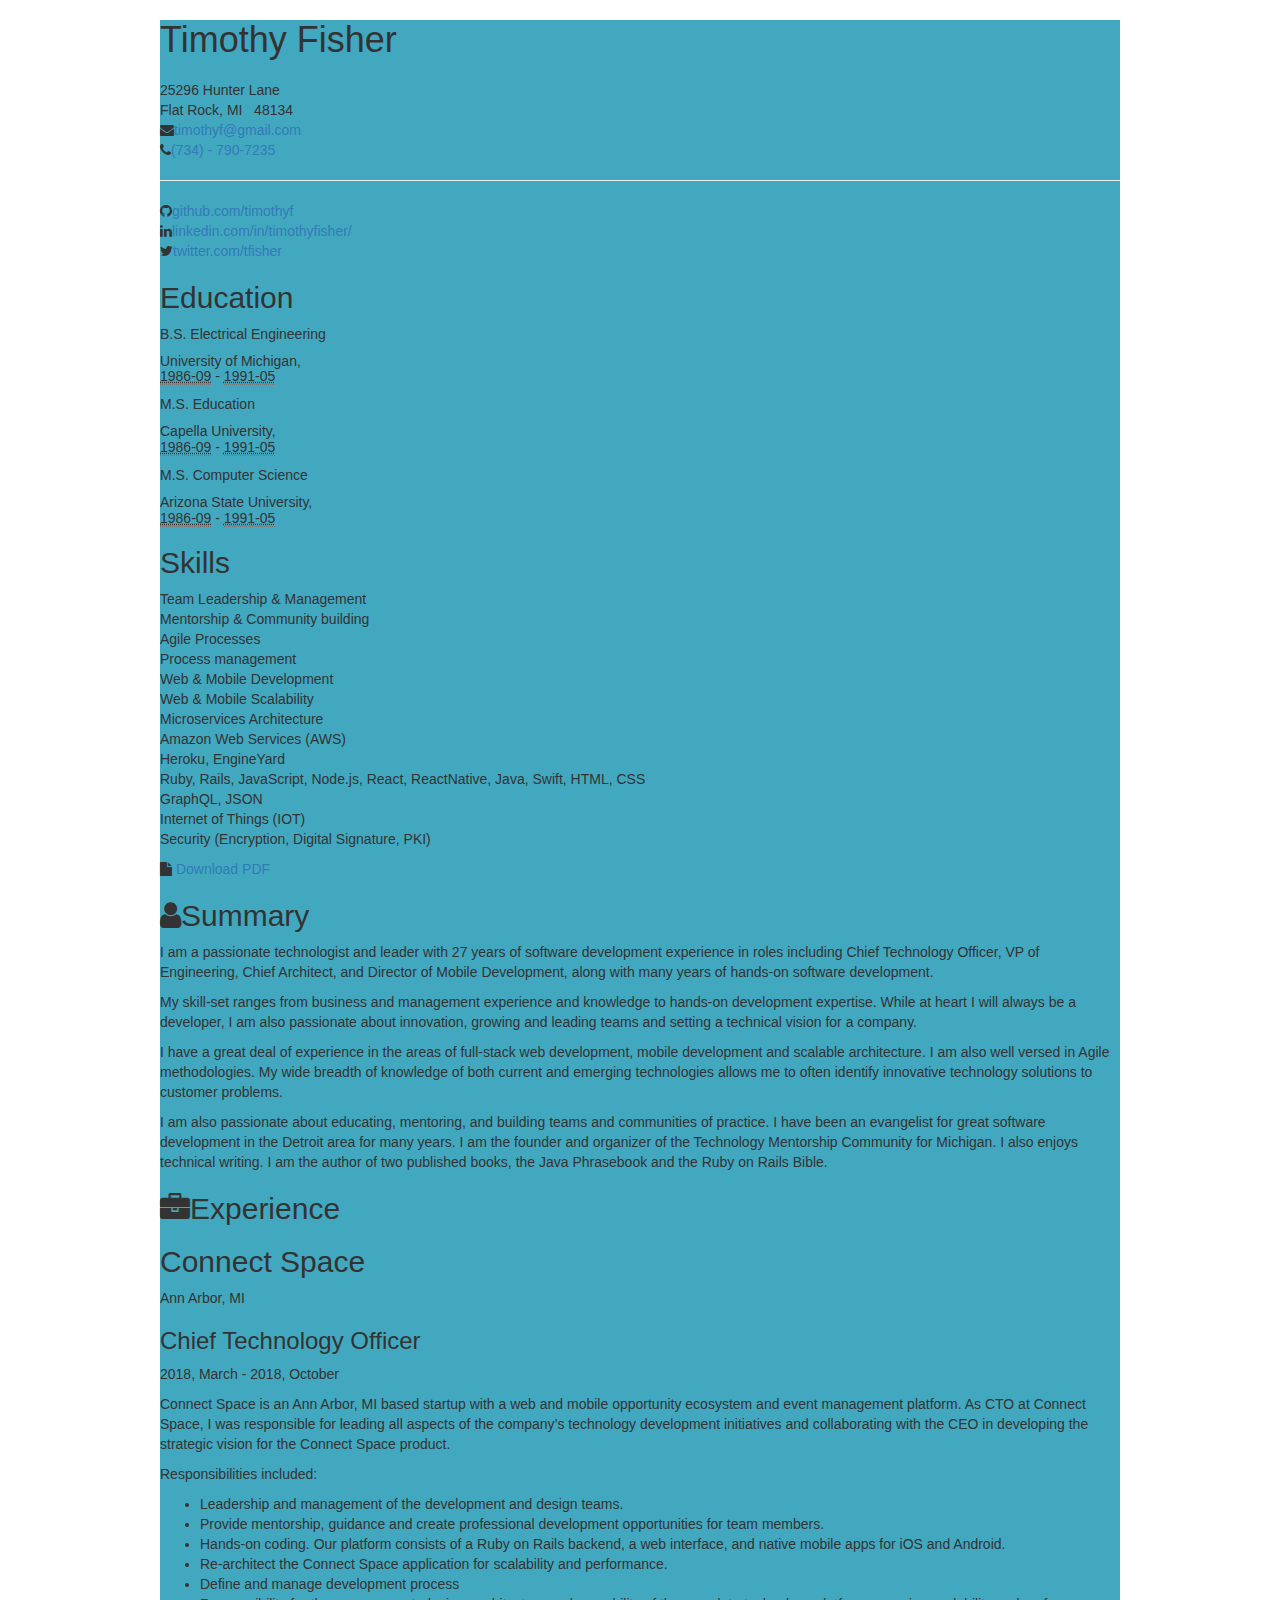
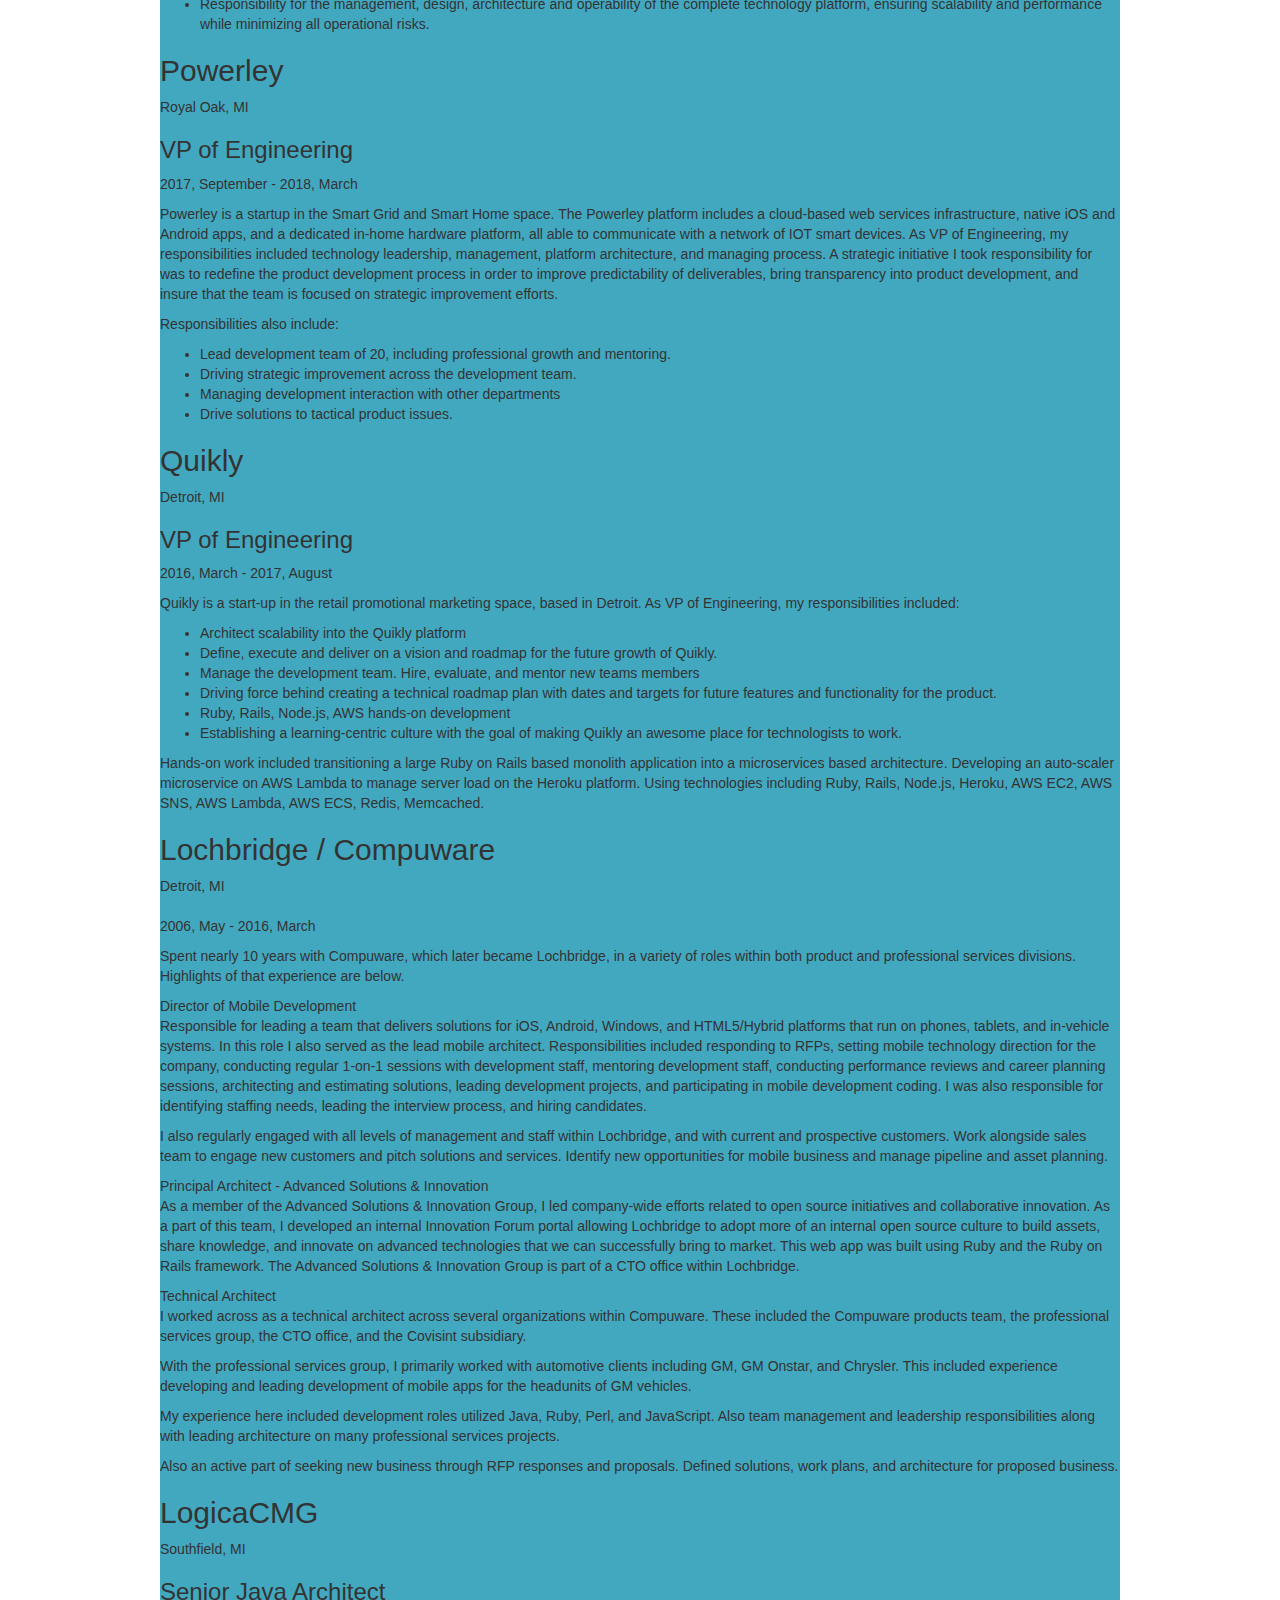
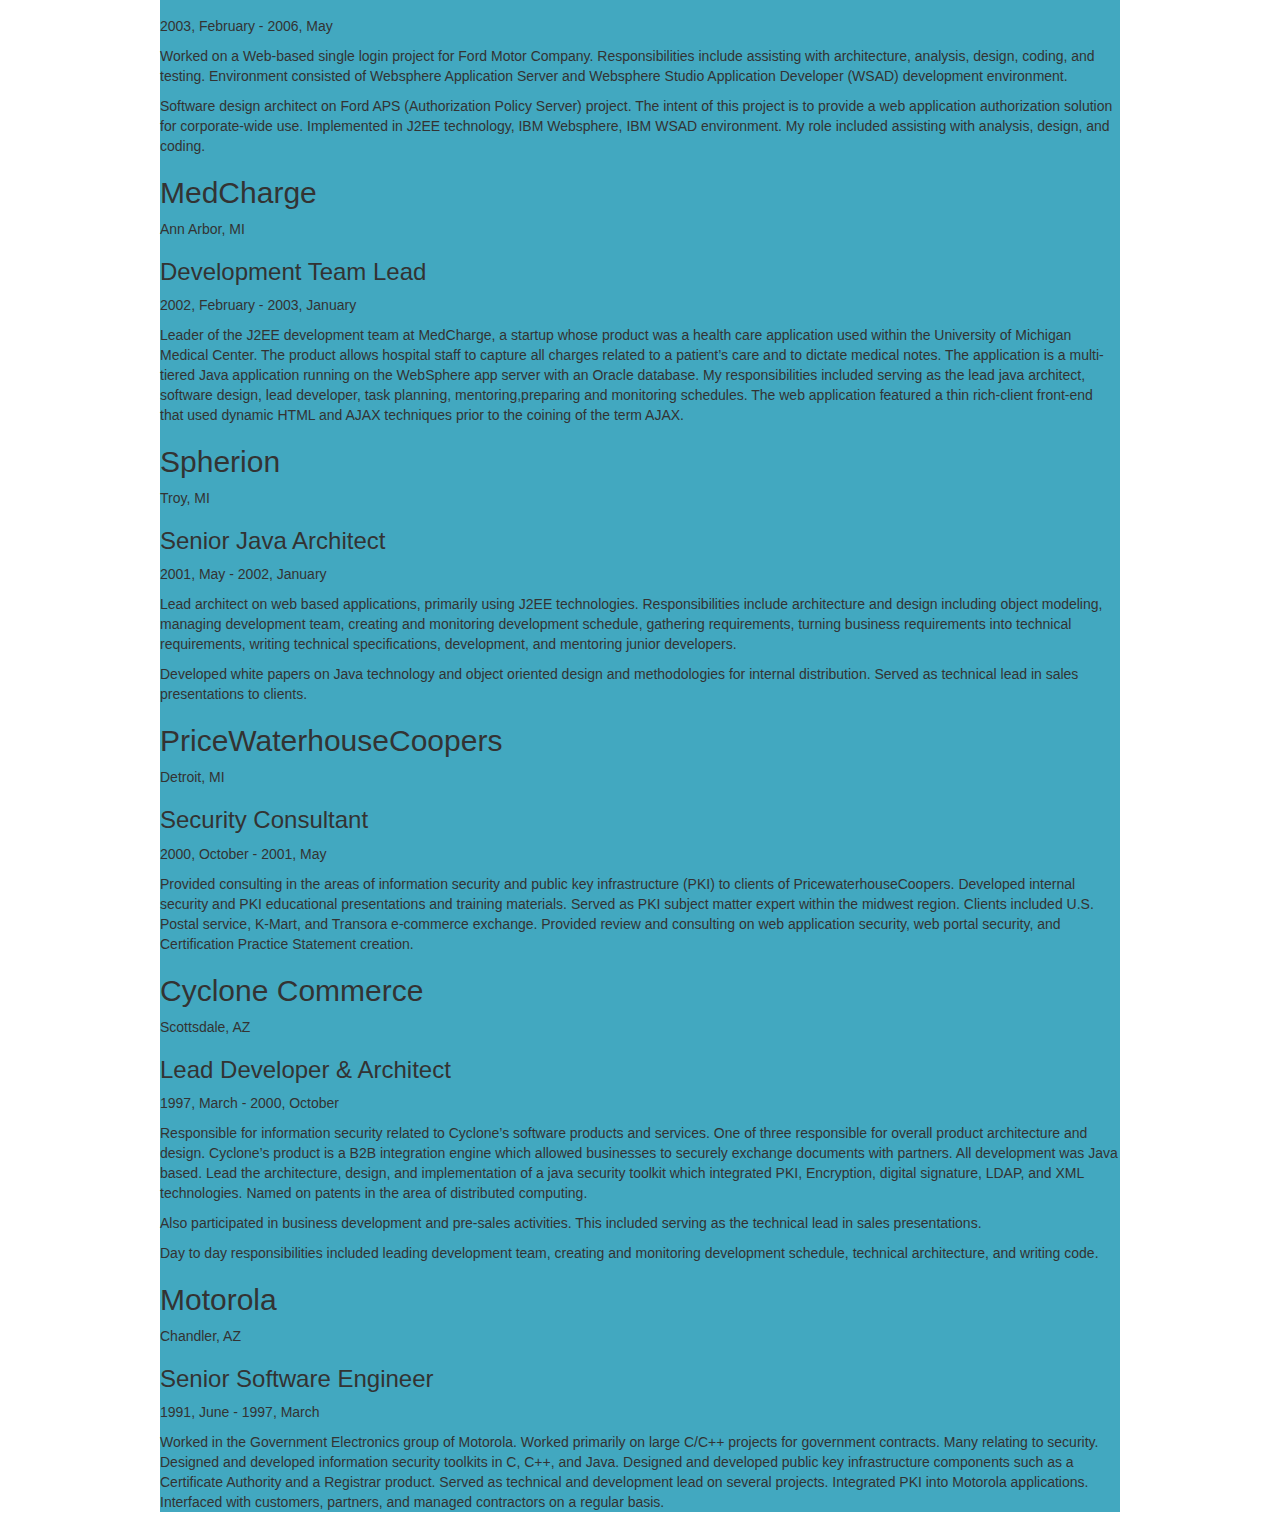
==== pdf.html @ 622a0fab "Automated commit at 2018-10-25 20:37:10 UTC by middleman-deploy 0.2.4" ====
<!DOCTYPE html>
<!--[if IE 8]> <html lang="en" class="ie8"> <![endif]-->
<!--[if IE 9]> <html lang="en" class="ie9"> <![endif]-->
<!--[if !IE]><!--> <html lang="en"> <!--<![endif]-->
<head>
    <title>Timothy Fisher</title>
    <!-- Meta -->
    <meta charset="utf-8">
    <meta http-equiv="X-UA-Compatible" content="IE=edge">
    <meta name="viewport" content="width=device-width, initial-scale=1.0">
    <meta name="description" content="Responsive HTML5 Resume/CV Template for Developers">
    <meta name="author" content="Xiaoying Riley at 3rd Wave Media">
    <link rel="shortcut icon" href="favicon.ico">
    <link href='https://fonts.googleapis.com/css?family=Roboto:400,500,400italic,300italic,300,500italic,700,700italic,900,900italic' rel='stylesheet' type='text/css'>
    <!-- Global CSS -->
    <link rel="stylesheet" href="https://maxcdn.bootstrapcdn.com/bootstrap/3.3.7/css/bootstrap.min.css" integrity="sha384-BVYiiSIFeK1dGmJRAkycuHAHRg32OmUcww7on3RYdg4Va+PmSTsz/K68vbdEjh4u" crossorigin="anonymous">
    <!-- Plugins CSS -->
    <link rel="stylesheet" href="https://cdnjs.cloudflare.com/ajax/libs/font-awesome/4.7.0/css/font-awesome.min.css">

    <!-- Theme CSS -->
    <link id="theme-style" rel="stylesheet" href="stylesheets/styles.css">
    <link id="theme-style" rel="stylesheet" href="stylesheets/pdf.css">

    <!-- HTML5 shim and Respond.js for IE8 support of HTML5 elements and media queries -->
    <!--[if lt IE 9]>
      <script src="https://oss.maxcdn.com/html5shiv/3.7.2/html5shiv.min.js"></script>
      <script src="https://oss.maxcdn.com/respond/1.4.2/respond.min.js"></script>
    <![endif]-->
</head>

<body>
    <div class="wrapper">
        <div class="sidebar-wrapper">
            <div class="profile-container">
    <h1 class="name">Timothy Fisher</h1>
    <h3 class="tagline"></h3>
</div>

            <div class="contact-container container-block">
    <ul class="list-unstyled contact-list">
        <li class="address">
          25296 Hunter Lane<br/>
          Flat Rock,
          MI&nbsp;&nbsp;
          48134
        </li>
        <li class="email"><i class="fa fa-envelope"></i><a href="mailto:timothyf@gmail.com">timothyf@gmail.com</a></li>
            <li class="phone"><i class="fa fa-phone"></i><a href="tel:(734) - 790-7235">(734) - 790-7235</a></li>
        <hr/>
                <li class="github"><i class="fa fa-github"></i><a href="https://github.com/timothyf" target="_blank">github.com/timothyf</a></li>
                <li class="linkedin"><i class="fa fa-linkedin"></i><a href="https://linkedin.com/in/timothyfisher/" target="_blank">linkedin.com/in/timothyfisher/</a></li>
                <li class="twitter"><i class="fa fa-twitter"></i><a href="http://twitter.com/tfisher" target="_blank">twitter.com/tfisher</a></li>
    </ul>
</div>

            <div class="education-container container-block">
    <h2 class="container-block-title">Education</h2>
        <div class="item">
            <div class="degree-name">B.S. Electrical Engineering &nbsp; </div>
              <h5 class="meta fn org">University of Michigan,
            <div class="time">
                <abbr class="dtstart" title="1986-09">1986-09</abbr>
                    - <abbr class="dtend" title="1991-05">1991-05</abbr>
            </div>
        </div>
        <div class="item">
            <div class="degree-name">M.S. Education &nbsp; </div>
              <h5 class="meta fn org">Capella University,
            <div class="time">
                <abbr class="dtstart" title="1986-09">1986-09</abbr>
                    - <abbr class="dtend" title="1991-05">1991-05</abbr>
            </div>
        </div>
        <div class="item">
            <div class="degree-name">M.S. Computer Science &nbsp; </div>
              <h5 class="meta fn org">Arizona State University,
            <div class="time">
                <abbr class="dtstart" title="1986-09">1986-09</abbr>
                    - <abbr class="dtend" title="1991-05">1991-05</abbr>
            </div>
        </div>
</div>

              <div class="interests-container container-block">
      <h2 class="container-block-title">Skills</h2>

      <ul class="list-unstyled interests-list">
              <li>Team Leadership & Management</li>
              <li>Mentorship & Community building</li>
              <li>Agile Processes</li>
              <li>Process management</li>
              <li>Web & Mobile Development</li>
              <li>Web & Mobile Scalability</li>
              <li>Microservices Architecture</li>
              <li>Amazon Web Services (AWS)</li>
              <li>Heroku, EngineYard</li>
              <li>Ruby, Rails, JavaScript, Node.js, React, ReactNative, Java, Swift, HTML, CSS</li>
              <li>GraphQL, JSON</li>
              <li>Internet of Things (IOT)</li>
              <li>Security (Encryption, Digital Signature, PKI)</li>
      </ul>
  </div>

            
            
            <div class="align-bottom container-block hidden-print">
    <ul class="list-unstyled">
        <li>
            <i class="fa fa-file"></i>
            <a href="resume.pdf">Download PDF</a>
        </li>
    </ul>
</div>

        </div>

        <div class="main-wrapper">
            <section class="section summary-section">
    <h2 class="section-title"><i class="fa fa-user"></i>Summary</h2>
    <div class="summary">
        <p>
<p>I am a passionate technologist and leader with 27 years of software development experience in roles including Chief Technology Officer, VP of Engineering, Chief Architect, and Director of Mobile Development, along with many years of hands-on software development.</p>

<p>My skill-set ranges from business and management experience and knowledge to hands-on development expertise. While at heart I will always be a developer, I am also passionate about innovation, growing and leading teams and setting a technical vision for a company.</p>

<p>I have a great deal of experience in the areas of full-stack web development, mobile development and scalable architecture. I am also well versed in Agile methodologies. My wide breadth of knowledge of both current and emerging technologies allows me to often identify innovative technology solutions to customer problems.</p>

<p>I am also passionate about educating, mentoring, and building teams and communities of practice. I have been an evangelist for great software development in the Detroit area for many years. I am the founder and organizer of the Technology Mentorship Community for Michigan. I also enjoys technical writing. I am the author of two published books, the Java Phrasebook and the Ruby on Rails Bible.</p>
</p>
    </div>
</section>

            <section class="section experiences-section">
    <h2 class="section-title"><i class="fa fa-briefcase"></i>Experience</h2>

    <div class="item">
        <div class="meta">
            <div class="company">
                  <h2 class="location">Connect Space</h2>
            </div>
            <div class="company-location">
              Ann Arbor, MI
            </div>
            <div class="upper-row">
                <h3 class="job-title">Chief Technology Officer</h3>
                <div class="time">
                    <span class="dtstart" title="2018, March">2018, March</span> -
                    <span class="dtend" title="2018, October">2018, October</span>
                </div>
            </div>
        </div>
        <div class="details">
            <p>
<p>Connect Space is an Ann Arbor, MI based startup with a web and mobile opportunity ecosystem and event management platform. As CTO at Connect Space, I was responsible for leading all aspects of the company’s technology development initiatives and collaborating with the CEO in developing the strategic vision for the Connect Space product.</p>

<p>Responsibilities included:</p>
<ul>
    <li>Leadership and management of the development and design teams.</li>
    <li>Provide mentorship, guidance and create professional development opportunities for team members.</li>
    <li>Hands-on coding. Our platform consists of a Ruby on Rails backend, a web interface, and native mobile apps for iOS and Android.</li>
    <li>Re-architect the Connect Space application for scalability and performance.</li>
    <li>Define and manage development process</li>
    <li>Responsibility for the management, design, architecture and operability of the complete technology platform, ensuring scalability and performance while minimizing all operational risks.</li>
  </ul></p>
        </div>
    </div>
    <div class="item">
        <div class="meta">
            <div class="company">
                  <h2 class="location">Powerley</h2>
            </div>
            <div class="company-location">
              Royal Oak, MI
            </div>
            <div class="upper-row">
                <h3 class="job-title">VP of Engineering</h3>
                <div class="time">
                    <span class="dtstart" title="2017, September">2017, September</span> -
                    <span class="dtend" title="2018, March">2018, March</span>
                </div>
            </div>
        </div>
        <div class="details">
            <p>
<p>Powerley is a startup in the Smart Grid and Smart Home space. The Powerley platform includes a cloud-based web services infrastructure, native iOS and Android apps, and a dedicated in-home hardware platform, all able to communicate with a network of IOT smart devices. As VP of Engineering, my responsibilities included technology leadership, management, platform architecture, and managing process. A strategic initiative I took responsibility for was to redefine the product development process in order to improve predictability of deliverables, bring transparency into product development, and insure that the team is focused on strategic improvement efforts.</p>

<p>Responsibilities also include:</p>
<ul>
    <li>Lead development team of 20, including professional growth and mentoring.</li>
    <li>Driving strategic improvement across the development team.</li>
    <li>Managing development interaction with other departments</li>
    <li>Drive solutions to tactical product issues.</li>
  </ul></p>
        </div>
    </div>
    <div class="item">
        <div class="meta">
            <div class="company">
                  <h2 class="location">Quikly</h2>
            </div>
            <div class="company-location">
              Detroit, MI
            </div>
            <div class="upper-row">
                <h3 class="job-title">VP of Engineering</h3>
                <div class="time">
                    <span class="dtstart" title="2016, March">2016, March</span> -
                    <span class="dtend" title="2017, August">2017, August</span>
                </div>
            </div>
        </div>
        <div class="details">
            <p>
<p>Quikly is a start-up in the retail promotional marketing space, based in Detroit. As VP of Engineering, my responsibilities included:</p>
<ul>
  <li>Architect scalability into the Quikly platform</li>
  <li>Define, execute and deliver on a vision and roadmap for the future growth of Quikly.</li>
  <li>Manage the development team. Hire, evaluate, and mentor new teams members</li>
  <li>Driving force behind creating a technical roadmap plan with dates and targets for future features and functionality for the product.</li>
  <li>Ruby, Rails, Node.js, AWS hands-on development</li>
  <li>Establishing a learning-centric culture with the goal of making Quikly an awesome place for technologists to work.</li>
</ul>
<p> Hands-on work included transitioning a large Ruby on Rails based monolith application into a microservices based architecture. Developing an auto-scaler microservice on AWS Lambda to manage server load on the Heroku platform. Using technologies including Ruby, Rails, Node.js, Heroku, AWS EC2, AWS SNS, AWS Lambda, AWS ECS, Redis, Memcached.</p>
</p>
        </div>
    </div>
    <div class="item">
        <div class="meta">
            <div class="company">
                  <h2 class="location">Lochbridge / Compuware</h2>
            </div>
            <div class="company-location">
              Detroit, MI
            </div>
            <div class="upper-row">
                <h3 class="job-title"></h3>
                <div class="time">
                    <span class="dtstart" title="2006, May">2006, May</span> -
                    <span class="dtend" title="2016, March">2016, March</span>
                </div>
            </div>
        </div>
        <div class="details">
            <p>
<p>Spent nearly 10 years with Compuware, which later became Lochbridge, in a variety of roles within both product and professional services divisions. Highlights of that experience are below.</p>
<div class='job-title'>Director of Mobile Development</div>
<p>Responsible for leading a team that delivers solutions for iOS, Android, Windows, and HTML5/Hybrid platforms that run on phones, tablets, and in-vehicle systems. In this role I also served as the lead mobile architect. Responsibilities included responding to RFPs, setting mobile technology direction for the company, conducting regular 1-on-1 sessions with development staff, mentoring development staff, conducting performance reviews and career planning sessions, architecting and estimating solutions, leading development projects, and participating in mobile development coding. I was also responsible for identifying staffing needs, leading the interview process, and hiring candidates.</p>

<p>I also regularly engaged with all levels of management and staff within Lochbridge, and with current and prospective customers. Work alongside sales team to engage new customers and pitch solutions and services. Identify new opportunities for mobile business and manage pipeline and asset planning.</p>
<div class='job-title'>Principal Architect - Advanced Solutions &amp; Innovation</div>
<p>As a member of the Advanced Solutions &amp; Innovation Group, I led company-wide efforts related to open source initiatives and collaborative innovation. As a part of this team, I developed an internal Innovation Forum portal allowing Lochbridge to adopt more of an internal open source culture to build assets, share knowledge, and innovate on advanced technologies that we can successfully bring to market. This web app was built using Ruby and the Ruby on Rails framework. The Advanced Solutions &amp; Innovation Group is part of a CTO office within Lochbridge.</p>
<div class='job-title'>Technical Architect</div>
<p>I worked across as a technical architect across several organizations within Compuware. These included the Compuware products team, the professional services group, the CTO office, and the Covisint subsidiary.</p>

<p>With the professional services group, I primarily worked with automotive clients including GM, GM Onstar, and Chrysler. This included experience developing and leading development of mobile apps for the headunits of GM vehicles.</p>

<p>My experience here included development roles utilized Java, Ruby, Perl, and JavaScript. Also team management and leadership responsibilities along with leading architecture on many professional services projects.</p>

<p>Also an active part of seeking new business through RFP responses and proposals. Defined solutions, work plans, and architecture for proposed business.</p>
</p>
        </div>
    </div>
    <div class="item">
        <div class="meta">
            <div class="company">
                  <h2 class="location">LogicaCMG</h2>
            </div>
            <div class="company-location">
              Southfield, MI
            </div>
            <div class="upper-row">
                <h3 class="job-title">Senior Java Architect</h3>
                <div class="time">
                    <span class="dtstart" title="2003, February">2003, February</span> -
                    <span class="dtend" title="2006, May">2006, May</span>
                </div>
            </div>
        </div>
        <div class="details">
            <p>
<p>Worked on a Web-based single login project for Ford Motor Company. Responsibilities include assisting with architecture, analysis, design, coding, and testing. Environment consisted of Websphere Application Server and Websphere Studio Application Developer (WSAD) development environment.</p>

<p>Software design architect on Ford APS (Authorization Policy Server) project. The intent of this project is to provide a web application authorization solution for corporate-wide use. Implemented in J2EE technology, IBM Websphere, IBM WSAD environment. My role included assisting with analysis, design, and coding.</p>
</p>
        </div>
    </div>
    <div class="item">
        <div class="meta">
            <div class="company">
                  <h2 class="location">MedCharge</h2>
            </div>
            <div class="company-location">
              Ann Arbor, MI
            </div>
            <div class="upper-row">
                <h3 class="job-title">Development Team Lead</h3>
                <div class="time">
                    <span class="dtstart" title="2002, February">2002, February</span> -
                    <span class="dtend" title="2003, January">2003, January</span>
                </div>
            </div>
        </div>
        <div class="details">
            <p>
<p>Leader of the J2EE development team at MedCharge, a startup whose product was a health care application used within the University of Michigan Medical Center. The product allows hospital staff to capture all charges related to a patient’s care and to dictate medical notes. The application is a multi-tiered Java application running on the WebSphere app server with an Oracle database. My responsibilities included serving as the lead java architect, software design, lead developer, task planning, mentoring,preparing and monitoring schedules. The web application featured a thin rich-client front-end that used dynamic HTML and AJAX techniques prior to the coining of the term AJAX.</p>
</p>
        </div>
    </div>
    <div class="item">
        <div class="meta">
            <div class="company">
                  <h2 class="location">Spherion</h2>
            </div>
            <div class="company-location">
              Troy, MI
            </div>
            <div class="upper-row">
                <h3 class="job-title">Senior Java Architect</h3>
                <div class="time">
                    <span class="dtstart" title="2001, May">2001, May</span> -
                    <span class="dtend" title="2002, January">2002, January</span>
                </div>
            </div>
        </div>
        <div class="details">
            <p>
<p>Lead architect on web based applications, primarily using J2EE technologies. Responsibilities include architecture and design including object modeling, managing development team, creating and monitoring development schedule, gathering requirements, turning business requirements into technical requirements, writing technical specifications, development, and mentoring junior developers.</p>

<p>Developed white papers on Java technology and object oriented design and methodologies for internal distribution. Served as technical lead in sales presentations to clients.</p>
</p>
        </div>
    </div>
    <div class="item">
        <div class="meta">
            <div class="company">
                  <h2 class="location">PriceWaterhouseCoopers</h2>
            </div>
            <div class="company-location">
              Detroit, MI
            </div>
            <div class="upper-row">
                <h3 class="job-title">Security Consultant</h3>
                <div class="time">
                    <span class="dtstart" title="2000, October">2000, October</span> -
                    <span class="dtend" title="2001, May">2001, May</span>
                </div>
            </div>
        </div>
        <div class="details">
            <p>
<p>Provided consulting in the areas of information security and public key infrastructure (PKI) to clients of PricewaterhouseCoopers. Developed internal security and PKI educational presentations and training materials. Served as PKI subject matter expert within the midwest region. Clients included U.S. Postal service, K-Mart, and Transora e-commerce exchange. Provided review and consulting on web application security, web portal security, and Certification Practice Statement creation.</p>
</p>
        </div>
    </div>
    <div class="item">
        <div class="meta">
            <div class="company">
                  <h2 class="location">Cyclone Commerce</h2>
            </div>
            <div class="company-location">
              Scottsdale, AZ
            </div>
            <div class="upper-row">
                <h3 class="job-title">Lead Developer & Architect</h3>
                <div class="time">
                    <span class="dtstart" title="1997, March">1997, March</span> -
                    <span class="dtend" title="2000, October">2000, October</span>
                </div>
            </div>
        </div>
        <div class="details">
            <p>
<p>Responsible for information security related to Cyclone’s software products and services. One of three responsible for overall product architecture and design. Cyclone’s product is a B2B integration engine which allowed businesses to securely exchange documents with partners. All development was Java based. Lead the architecture, design, and implementation of a java security toolkit which integrated PKI, Encryption, digital signature, LDAP, and XML technologies. Named on patents in the area of distributed computing.</p>

<p>Also participated in business development and pre-sales activities. This included serving as the technical lead in sales presentations.</p>

<p>Day to day responsibilities included leading development team, creating and monitoring development schedule, technical architecture, and writing code.</p>
</p>
        </div>
    </div>
    <div class="item">
        <div class="meta">
            <div class="company">
                  <h2 class="location">Motorola</h2>
            </div>
            <div class="company-location">
              Chandler, AZ
            </div>
            <div class="upper-row">
                <h3 class="job-title">Senior Software Engineer</h3>
                <div class="time">
                    <span class="dtstart" title="1991, June">1991, June</span> -
                    <span class="dtend" title="1997, March">1997, March</span>
                </div>
            </div>
        </div>
        <div class="details">
            <p>
<p>Worked in the Government Electronics group of Motorola. Worked primarily on large C/C++ projects for government contracts. Many relating to security. Designed and developed information security toolkits in C, C++, and Java. Designed and developed public key infrastructure components such as a Certificate Authority and a Registrar product. Served as technical and development lead on several projects. Integrated PKI into Motorola applications. Interfaced with customers, partners, and managed contractors on a regular basis.</p>
</p>
        </div>
    </div>
</section>

            
        </div>
    </div>
    <footer class="footer">
    <div class="text-center">
            <!-- <small class="copyright">Designed with <i class="fa fa-heart"></i> by <a href="http://themes.3rdwavemedia.com" target="_blank">Xiaoying Riley</a> for developers</small> -->
    </div>
</footer>

<script type="text/javascript" src="https://ajax.googleapis.com/ajax/libs/jquery/3.3.1/jquery.min.js"></script>
<script src="https://maxcdn.bootstrapcdn.com/bootstrap/3.3.7/js/bootstrap.min.js" integrity="sha384-Tc5IQib027qvyjSMfHjOMaLkfuWVxZxUPnCJA7l2mCWNIpG9mGCD8wGNIcPD7Txa" crossorigin="anonymous"></script>
<script type="text/javascript">
    jQuery(document).ready(function($){$(".level-bar-inner").css("width","0"),$(window).on("load",function(){$(".level-bar-inner").each(function(){var n=$(this).data("level");$(this).animate({width:n},800)})})});
</script>

</body>

</html>
---- stylesheets/pdf.css ----
body{background:none !important}.wrapper{background:#42a8c0;max-width:960px;margin:0 auto;position:relative;-webkit-box-shadow:none;-moz-box-shadow:none;box-shadow:none}
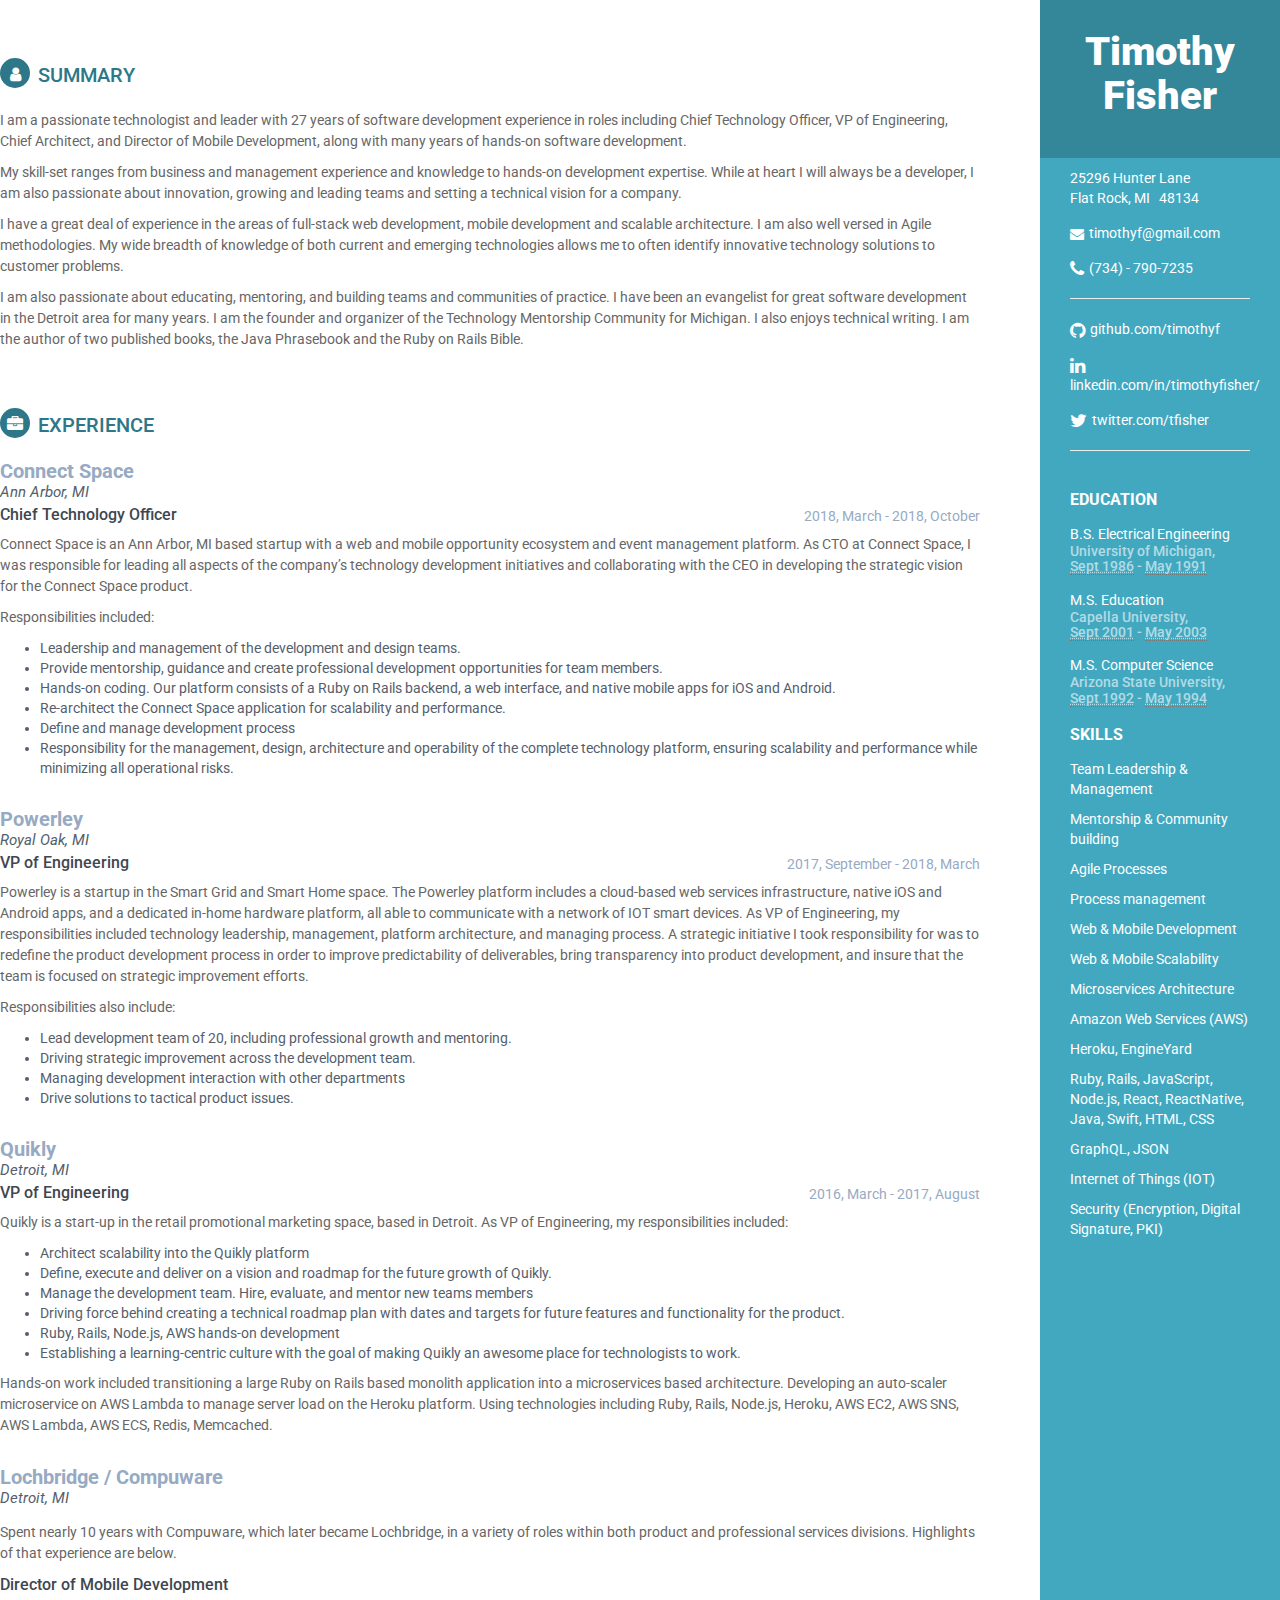
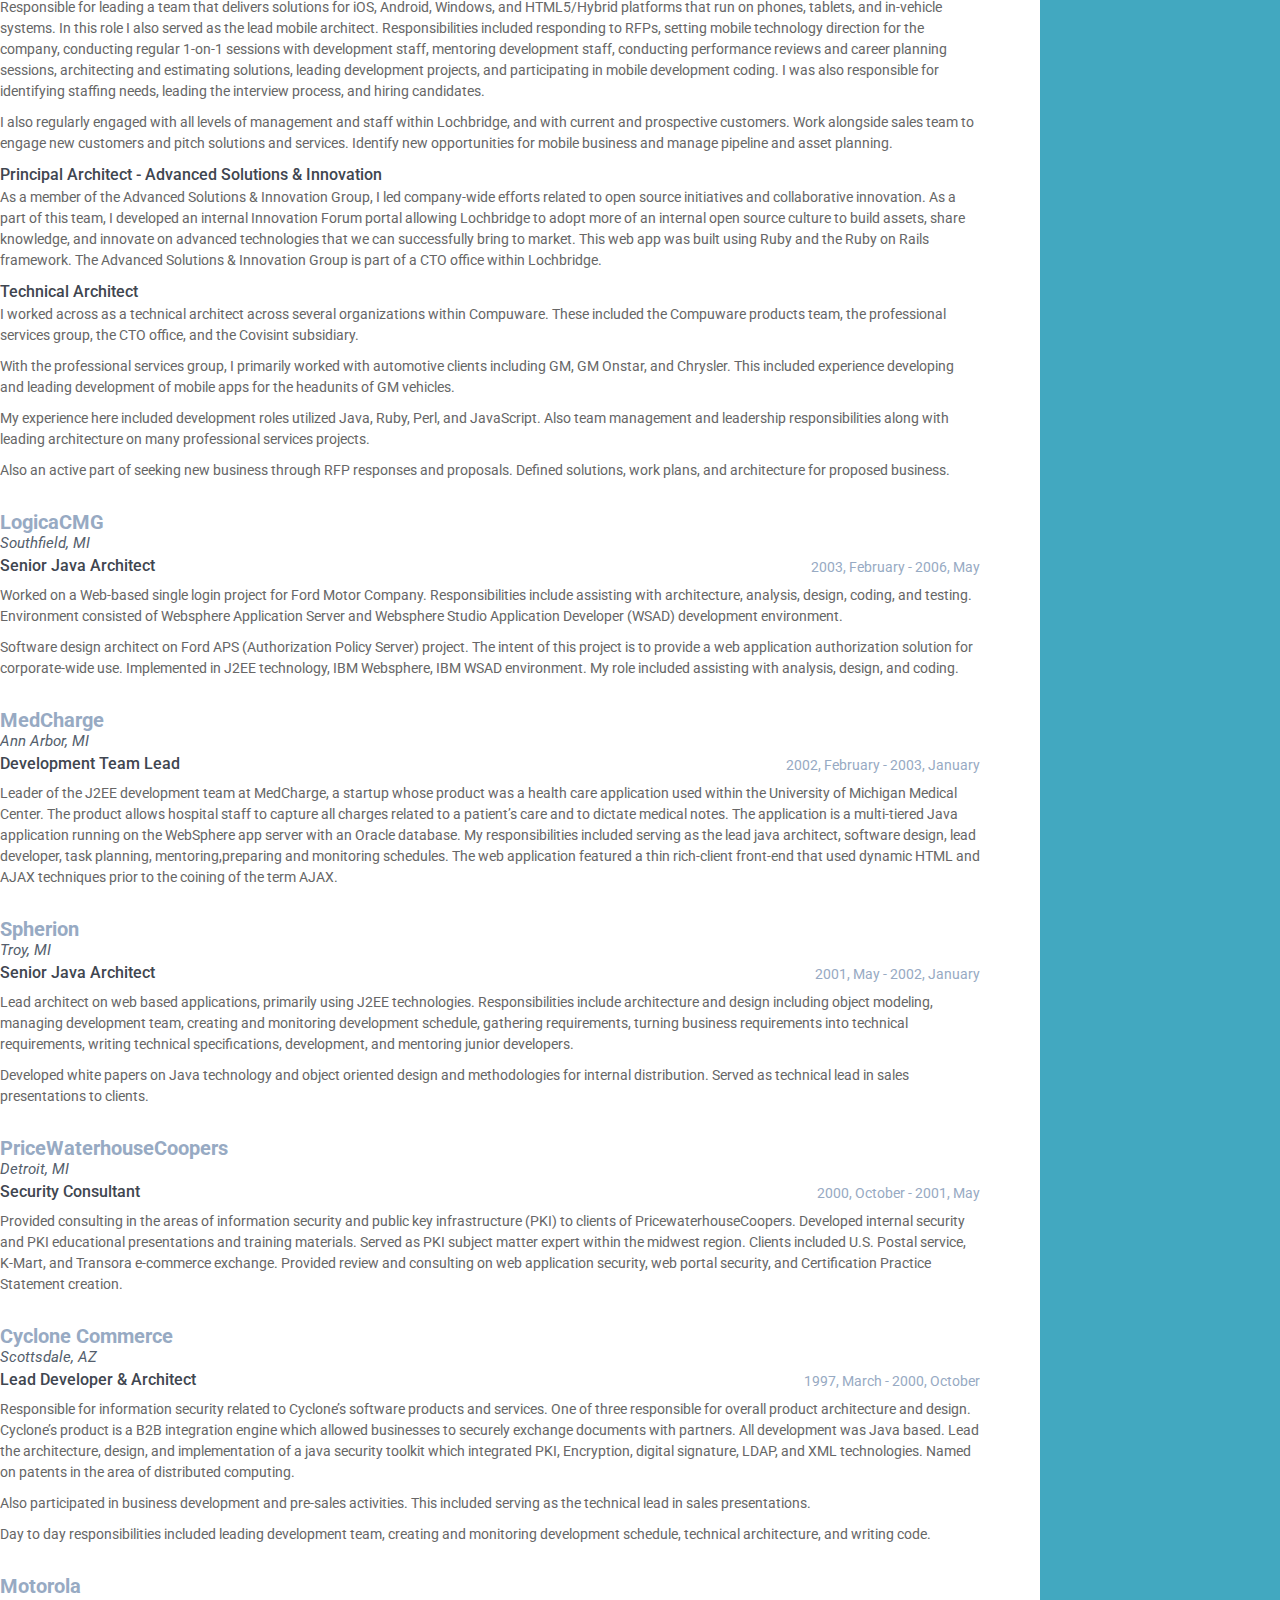
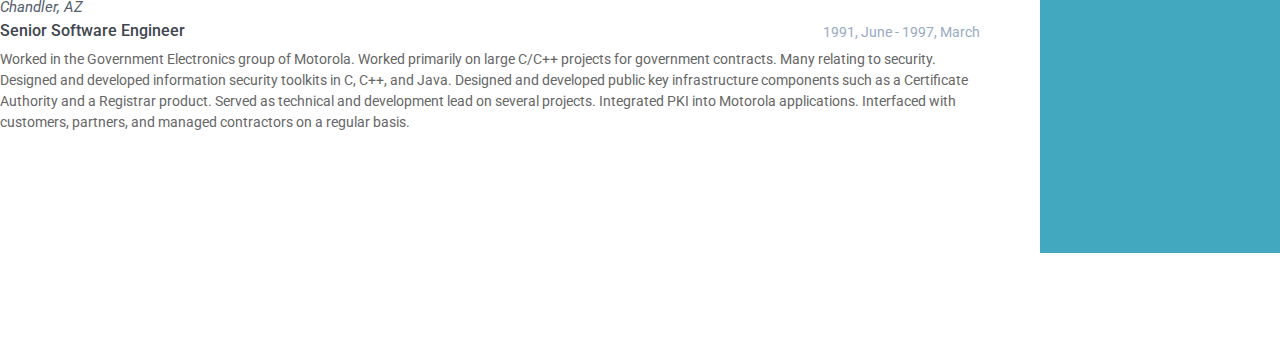
==== commit 1478e21d: "Automated commit at 2018-10-26 19:01:35 UTC by middleman-deploy 0.2.4" ====
--- a/pdf.html
+++ b/pdf.html
@@ -50,6 +50,7 @@
                 <li class="github"><i class="fa fa-github"></i><a href="https://github.com/timothyf" target="_blank">github.com/timothyf</a></li>
                 <li class="linkedin"><i class="fa fa-linkedin"></i><a href="https://linkedin.com/in/timothyfisher/" target="_blank">linkedin.com/in/timothyfisher/</a></li>
                 <li class="twitter"><i class="fa fa-twitter"></i><a href="http://twitter.com/tfisher" target="_blank">twitter.com/tfisher</a></li>
+        <hr/>
     </ul>
 </div>
 
@@ -59,24 +60,24 @@
             <div class="degree-name">B.S. Electrical Engineering &nbsp; </div>
               <h5 class="meta fn org">University of Michigan,
             <div class="time">
-                <abbr class="dtstart" title="1986-09">1986-09</abbr>
-                    - <abbr class="dtend" title="1991-05">1991-05</abbr>
+                <abbr class="dtstart" title="Sept 1986">Sept 1986</abbr>
+                    - <abbr class="dtend" title="May 1991">May 1991</abbr>
             </div>
         </div>
         <div class="item">
             <div class="degree-name">M.S. Education &nbsp; </div>
               <h5 class="meta fn org">Capella University,
             <div class="time">
-                <abbr class="dtstart" title="1986-09">1986-09</abbr>
-                    - <abbr class="dtend" title="1991-05">1991-05</abbr>
+                <abbr class="dtstart" title="Sept 2001">Sept 2001</abbr>
+                    - <abbr class="dtend" title="May 2003">May 2003</abbr>
             </div>
         </div>
         <div class="item">
             <div class="degree-name">M.S. Computer Science &nbsp; </div>
               <h5 class="meta fn org">Arizona State University,
             <div class="time">
-                <abbr class="dtstart" title="1986-09">1986-09</abbr>
-                    - <abbr class="dtend" title="1991-05">1991-05</abbr>
+                <abbr class="dtstart" title="Sept 1992">Sept 1992</abbr>
+                    - <abbr class="dtend" title="May 1994">May 1994</abbr>
             </div>
         </div>
 </div>
--- a/stylesheets/styles.css
+++ b/stylesheets/styles.css
@@ -0,0 +1 @@
+body{font-family:'Roboto', sans-serif;color:#545e6c;background:#f5f5f5;font-size:14px;padding:30px;-webkit-font-smoothing:antialiased;-moz-osx-font-smoothing:grayscale}h1,h2,h3,h4,h5,h6{font-weight:700}a{color:#2d7788;-webkit-transition:all 0.4s ease-in-out;-moz-transition:all 0.4s ease-in-out;-ms-transition:all 0.4s ease-in-out;-o-transition:all 0.4s ease-in-out}a:hover{text-decoration:underline;color:#1a454f}a:focus{text-decoration:none}p{line-height:1.5}.wrapper{background:#42a8c0;max-width:960px;margin:0 auto;position:relative;-webkit-box-shadow:0px 2px 4px rgba(0,0,0,0.1);-moz-box-shadow:0px 2px 4px rgba(0,0,0,0.1);box-shadow:0px 2px 4px rgba(0,0,0,0.1)}.sidebar-wrapper{background:#42a8c0;position:absolute;right:0;width:240px;height:100%;min-height:800px;color:#fff}.sidebar-wrapper a{color:#fff}.sidebar-wrapper .profile-container{padding:30px;background:rgba(0,0,0,0.2);text-align:center;color:#fff}.sidebar-wrapper .name{font-size:32px;font-weight:900;margin-top:0;margin-bottom:10px}.sidebar-wrapper .tagline{color:rgba(255,255,255,0.6);font-size:16px;font-weight:400;margin-top:0;margin-bottom:0}.sidebar-wrapper .profile{margin-bottom:15px}.sidebar-wrapper .contact-list .fa{margin-right:5px;font-size:18px;vertical-align:middle}.sidebar-wrapper .contact-list li{margin-bottom:15px}.sidebar-wrapper .contact-list li:last-child{margin-bottom:0}.sidebar-wrapper .contact-list .email .fa{font-size:14px}.sidebar-wrapper .container-block{padding:30px}.sidebar-wrapper .container-block-title{text-transform:uppercase;font-size:16px;font-weight:700;margin-top:0;margin-bottom:15px}.sidebar-wrapper .degree{font-size:14px;margin-top:0;margin-bottom:5px}.sidebar-wrapper .education-container .item{margin-bottom:15px}.sidebar-wrapper .education-container .item:last-child{margin-bottom:0}.sidebar-wrapper .education-container .meta{color:rgba(255,255,255,0.6);font-weight:500;margin-bottom:0px;margin-top:0}.sidebar-wrapper .education-container .time{color:rgba(255,255,255,0.6);font-weight:500;margin-bottom:0px}.sidebar-wrapper .languages-container .lang-desc{color:rgba(255,255,255,0.6)}.sidebar-wrapper .languages-list{margin-bottom:0}.sidebar-wrapper .languages-list li{margin-bottom:10px}.sidebar-wrapper .languages-list li:last-child{margin-bottom:0}.sidebar-wrapper .interests-list{margin-bottom:0}.sidebar-wrapper .interests-list li{margin-bottom:10px}.sidebar-wrapper .interests-list li:last-child{margin-bottom:0}.main-wrapper{background:#fff;padding:60px;padding-right:300px}.main-wrapper .section-title{text-transform:uppercase;font-size:20px;font-weight:500;color:#2d7788;position:relative;margin-top:0;margin-bottom:20px}.main-wrapper .section-title .fa{width:30px;height:30px;margin-right:8px;display:inline-block;color:#fff;-webkit-border-radius:50%;-moz-border-radius:50%;-ms-border-radius:50%;-o-border-radius:50%;border-radius:50%;-moz-background-clip:padding;-webkit-background-clip:padding-box;background-clip:padding-box;background:#2d7788;text-align:center;padding-top:8px;font-size:16px;position:relative;top:-2px}.main-wrapper .section{margin-bottom:60px}.main-wrapper .experiences-section .item{margin-bottom:30px}.main-wrapper .upper-row{position:relative;overflow:hidden;margin-bottom:2px}.main-wrapper .job-title{color:#3f4650;font-size:16px;margin-top:0;margin-bottom:0;font-weight:500}.main-wrapper .time{position:absolute;right:0;top:0;color:#97aac3}.main-wrapper .company{margin-bottom:10px;color:#97aac3}.main-wrapper .project-title{font-size:16px;font-weight:400;margin-top:0;margin-bottom:5px}.main-wrapper .projects-section .intro{margin-bottom:30px}.main-wrapper .projects-section .item{margin-bottom:15px}.skillset .item{margin-bottom:15px;overflow:hidden}.skillset .level-title{font-size:14px;margin-top:0;margin-bottom:12px}.skillset .level-bar{height:12px;background:#f5f5f5}.skillset .level-bar-inner{height:12px;background:#7bc2d3}.footer{padding:30px;padding-top:60px}.footer .copyright{line-height:1.6;color:#545e6c;font-size:13px}.footer .fa-heart{color:#fb866a}@media (max-width: 767px){.sidebar-wrapper{position:static;width:inherit}.main-wrapper{padding:30px}.main-wrapper .time{position:static;display:block;margin-top:5px}.main-wrapper .upper-row{margin-bottom:0}}@media (min-width: 992px){.skillset .level-title{display:inline-block;float:left;width:30%;margin-bottom:0}.skillset .level-bar{display:inline-block;width:70%;float:left;position:relative;top:1px}}@media print{a[href]:after{content:none}}.sidebar-wrapper .name{font-size:40px;font-weight:900;margin-top:0;margin-bottom:10px}.main-wrapper .company{margin-bottom:0px}.company .location{font-size:20px;margin-bottom:0px}.company-location{margin-bottom:3px;font-size:15px;font-style:italic}.degree-name{font-size:14px}.sidebar-wrapper .container-block{padding:30px;padding-top:10px;padding-bottom:10px}.main-wrapper .section p{color:#666}.menu-bar{max-width:960px;margin:auto;padding-left:10px}--- a/stylesheets/pdf.css
+++ b/stylesheets/pdf.css
@@ -1 +1 @@
-body{background:none !important}.wrapper{background:#42a8c0;max-width:960px;margin:0 auto;position:relative;-webkit-box-shadow:none;-moz-box-shadow:none;box-shadow:none}+body{background:none !important;padding:0px}.wrapper{max-width:none;background-color:white;margin:none;position:relative;-webkit-box-shadow:none;-moz-box-shadow:none;box-shadow:none}.main-wrapper{padding-left:0px}.hidden-print{display:none}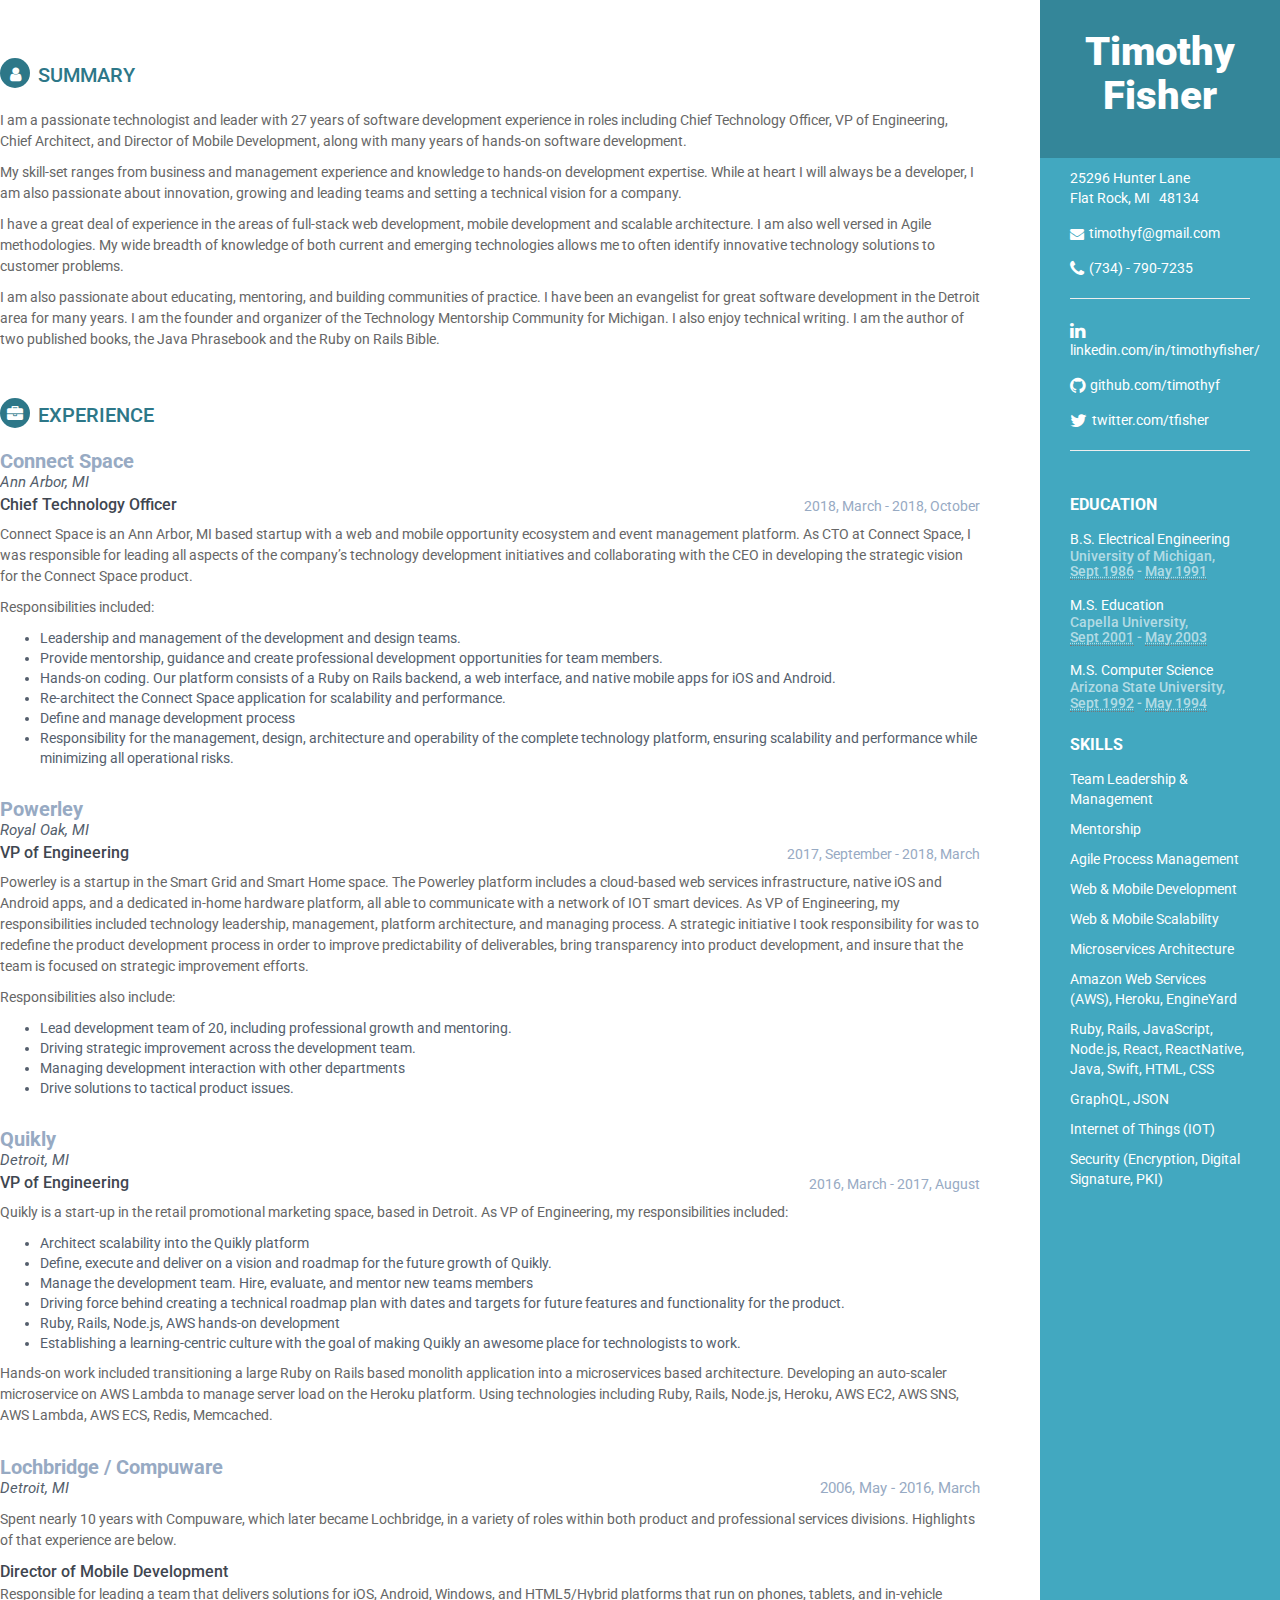
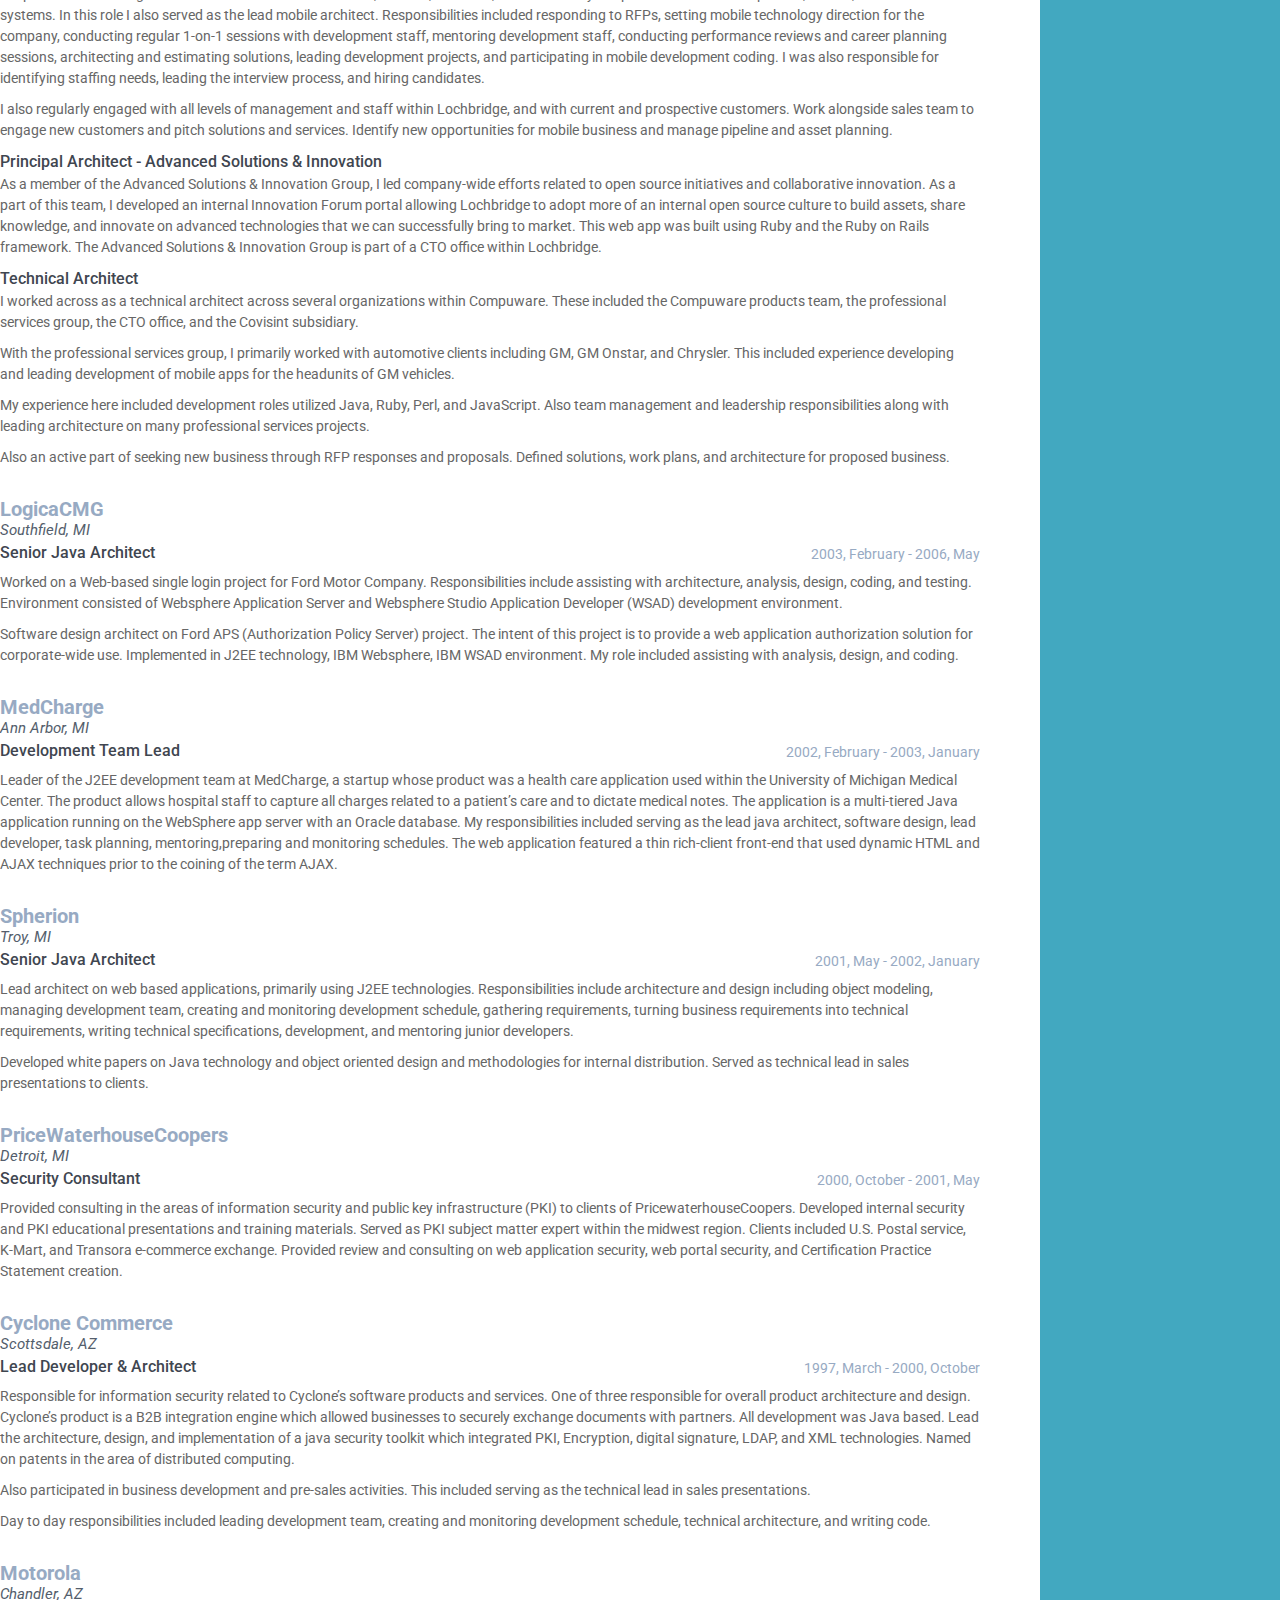
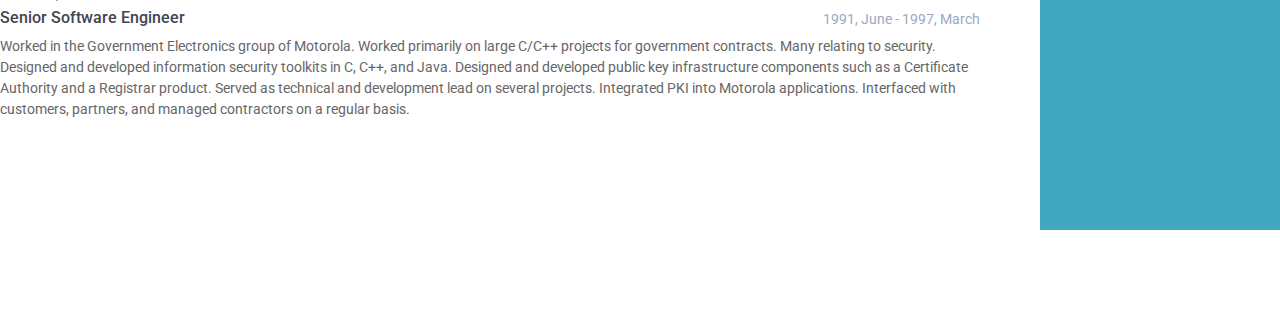
==== commit 271a2290: "Automated commit at 2018-10-27 15:22:45 UTC by middleman-deploy 0.2.4" ====
--- a/pdf.html
+++ b/pdf.html
@@ -18,8 +18,8 @@
     <link rel="stylesheet" href="https://cdnjs.cloudflare.com/ajax/libs/font-awesome/4.7.0/css/font-awesome.min.css">
 
     <!-- Theme CSS -->
-    <link id="theme-style" rel="stylesheet" href="stylesheets/styles.css">
-    <link id="theme-style" rel="stylesheet" href="stylesheets/pdf.css">
+    <link id="theme-style" rel="stylesheet" href="stylesheets/styles-79cc4bdf.css">
+    <link id="theme-style" rel="stylesheet" href="stylesheets/pdf-b869ffb8.css">
 
     <!-- HTML5 shim and Respond.js for IE8 support of HTML5 elements and media queries -->
     <!--[if lt IE 9]>
@@ -47,8 +47,8 @@
         <li class="email"><i class="fa fa-envelope"></i><a href="mailto:timothyf@gmail.com">timothyf@gmail.com</a></li>
             <li class="phone"><i class="fa fa-phone"></i><a href="tel:(734) - 790-7235">(734) - 790-7235</a></li>
         <hr/>
+                <li class="linkedin"><i class="fa fa-linkedin"></i><a href="https://linkedin.com/in/timothyfisher/" target="_blank">linkedin.com/in/timothyfisher/</a></li>
                 <li class="github"><i class="fa fa-github"></i><a href="https://github.com/timothyf" target="_blank">github.com/timothyf</a></li>
-                <li class="linkedin"><i class="fa fa-linkedin"></i><a href="https://linkedin.com/in/timothyfisher/" target="_blank">linkedin.com/in/timothyfisher/</a></li>
                 <li class="twitter"><i class="fa fa-twitter"></i><a href="http://twitter.com/tfisher" target="_blank">twitter.com/tfisher</a></li>
         <hr/>
     </ul>
@@ -87,14 +87,12 @@
 
       <ul class="list-unstyled interests-list">
               <li>Team Leadership & Management</li>
-              <li>Mentorship & Community building</li>
-              <li>Agile Processes</li>
-              <li>Process management</li>
+              <li>Mentorship</li>
+              <li>Agile Process Management</li>
               <li>Web & Mobile Development</li>
               <li>Web & Mobile Scalability</li>
               <li>Microservices Architecture</li>
-              <li>Amazon Web Services (AWS)</li>
-              <li>Heroku, EngineYard</li>
+              <li>Amazon Web Services (AWS), Heroku, EngineYard</li>
               <li>Ruby, Rails, JavaScript, Node.js, React, ReactNative, Java, Swift, HTML, CSS</li>
               <li>GraphQL, JSON</li>
               <li>Internet of Things (IOT)</li>
@@ -126,7 +124,7 @@
 
 <p>I have a great deal of experience in the areas of full-stack web development, mobile development and scalable architecture. I am also well versed in Agile methodologies. My wide breadth of knowledge of both current and emerging technologies allows me to often identify innovative technology solutions to customer problems.</p>
 
-<p>I am also passionate about educating, mentoring, and building teams and communities of practice. I have been an evangelist for great software development in the Detroit area for many years. I am the founder and organizer of the Technology Mentorship Community for Michigan. I also enjoys technical writing. I am the author of two published books, the Java Phrasebook and the Ruby on Rails Bible.</p>
+<p>I am also passionate about educating, mentoring, and building communities of practice. I have been an evangelist for great software development in the Detroit area for many years. I am the founder and organizer of the Technology Mentorship Community for Michigan. I also enjoy technical writing. I am the author of two published books, the Java Phrasebook and the Ruby on Rails Bible.</p>
 </p>
     </div>
 </section>
@@ -142,13 +140,13 @@
             <div class="company-location">
               Ann Arbor, MI
             </div>
-            <div class="upper-row">
-                <h3 class="job-title">Chief Technology Officer</h3>
-                <div class="time">
-                    <span class="dtstart" title="2018, March">2018, March</span> -
-                    <span class="dtend" title="2018, October">2018, October</span>
-                </div>
-            </div>
+              <div class="job-title-row">
+                  <h3 class="job-title">Chief Technology Officer</h3>
+                  <div class="time">
+                      <span class="dtstart" title="2018, March">2018, March</span> -
+                      <span class="dtend" title="2018, October">2018, October</span>
+                  </div>
+              </div>
         </div>
         <div class="details">
             <p>
@@ -158,10 +156,12 @@
 <ul>
     <li>Leadership and management of the development and design teams.</li>
     <li>Provide mentorship, guidance and create professional development opportunities for team members.</li>
-    <li>Hands-on coding. Our platform consists of a Ruby on Rails backend, a web interface, and native mobile apps for iOS and Android.</li>
+    <li>Hands-on coding. Our platform consists of a Ruby on Rails backend, a web interface, and native mobile
+      apps for iOS and Android.</li>
     <li>Re-architect the Connect Space application for scalability and performance.</li>
     <li>Define and manage development process</li>
-    <li>Responsibility for the management, design, architecture and operability of the complete technology platform, ensuring scalability and performance while minimizing all operational risks.</li>
+    <li>Responsibility for the management, design, architecture and operability of the complete technology platform,
+        ensuring scalability and performance while minimizing all operational risks.</li>
   </ul></p>
         </div>
     </div>
@@ -173,13 +173,13 @@
             <div class="company-location">
               Royal Oak, MI
             </div>
-            <div class="upper-row">
-                <h3 class="job-title">VP of Engineering</h3>
-                <div class="time">
-                    <span class="dtstart" title="2017, September">2017, September</span> -
-                    <span class="dtend" title="2018, March">2018, March</span>
-                </div>
-            </div>
+              <div class="job-title-row">
+                  <h3 class="job-title">VP of Engineering</h3>
+                  <div class="time">
+                      <span class="dtstart" title="2017, September">2017, September</span> -
+                      <span class="dtend" title="2018, March">2018, March</span>
+                  </div>
+              </div>
         </div>
         <div class="details">
             <p>
@@ -202,13 +202,13 @@
             <div class="company-location">
               Detroit, MI
             </div>
-            <div class="upper-row">
-                <h3 class="job-title">VP of Engineering</h3>
-                <div class="time">
-                    <span class="dtstart" title="2016, March">2016, March</span> -
-                    <span class="dtend" title="2017, August">2017, August</span>
-                </div>
-            </div>
+              <div class="job-title-row">
+                  <h3 class="job-title">VP of Engineering</h3>
+                  <div class="time">
+                      <span class="dtstart" title="2016, March">2016, March</span> -
+                      <span class="dtend" title="2017, August">2017, August</span>
+                  </div>
+              </div>
         </div>
         <div class="details">
             <p>
@@ -217,9 +217,11 @@
   <li>Architect scalability into the Quikly platform</li>
   <li>Define, execute and deliver on a vision and roadmap for the future growth of Quikly.</li>
   <li>Manage the development team. Hire, evaluate, and mentor new teams members</li>
-  <li>Driving force behind creating a technical roadmap plan with dates and targets for future features and functionality for the product.</li>
+  <li>Driving force behind creating a technical roadmap plan with dates and targets for future features and
+      functionality for the product.</li>
   <li>Ruby, Rails, Node.js, AWS hands-on development</li>
-  <li>Establishing a learning-centric culture with the goal of making Quikly an awesome place for technologists to work.</li>
+  <li>Establishing a learning-centric culture with the goal of making Quikly an awesome place for technologists
+      to work.</li>
 </ul>
 <p> Hands-on work included transitioning a large Ruby on Rails based monolith application into a microservices based architecture. Developing an auto-scaler microservice on AWS Lambda to manage server load on the Heroku platform. Using technologies including Ruby, Rails, Node.js, Heroku, AWS EC2, AWS SNS, AWS Lambda, AWS ECS, Redis, Memcached.</p>
 </p>
@@ -232,9 +234,6 @@
             </div>
             <div class="company-location">
               Detroit, MI
-            </div>
-            <div class="upper-row">
-                <h3 class="job-title"></h3>
                 <div class="time">
                     <span class="dtstart" title="2006, May">2006, May</span> -
                     <span class="dtend" title="2016, March">2016, March</span>
@@ -269,13 +268,13 @@
             <div class="company-location">
               Southfield, MI
             </div>
-            <div class="upper-row">
-                <h3 class="job-title">Senior Java Architect</h3>
-                <div class="time">
-                    <span class="dtstart" title="2003, February">2003, February</span> -
-                    <span class="dtend" title="2006, May">2006, May</span>
-                </div>
-            </div>
+              <div class="job-title-row">
+                  <h3 class="job-title">Senior Java Architect</h3>
+                  <div class="time">
+                      <span class="dtstart" title="2003, February">2003, February</span> -
+                      <span class="dtend" title="2006, May">2006, May</span>
+                  </div>
+              </div>
         </div>
         <div class="details">
             <p>
@@ -293,13 +292,13 @@
             <div class="company-location">
               Ann Arbor, MI
             </div>
-            <div class="upper-row">
-                <h3 class="job-title">Development Team Lead</h3>
-                <div class="time">
-                    <span class="dtstart" title="2002, February">2002, February</span> -
-                    <span class="dtend" title="2003, January">2003, January</span>
-                </div>
-            </div>
+              <div class="job-title-row">
+                  <h3 class="job-title">Development Team Lead</h3>
+                  <div class="time">
+                      <span class="dtstart" title="2002, February">2002, February</span> -
+                      <span class="dtend" title="2003, January">2003, January</span>
+                  </div>
+              </div>
         </div>
         <div class="details">
             <p>
@@ -315,13 +314,13 @@
             <div class="company-location">
               Troy, MI
             </div>
-            <div class="upper-row">
-                <h3 class="job-title">Senior Java Architect</h3>
-                <div class="time">
-                    <span class="dtstart" title="2001, May">2001, May</span> -
-                    <span class="dtend" title="2002, January">2002, January</span>
-                </div>
-            </div>
+              <div class="job-title-row">
+                  <h3 class="job-title">Senior Java Architect</h3>
+                  <div class="time">
+                      <span class="dtstart" title="2001, May">2001, May</span> -
+                      <span class="dtend" title="2002, January">2002, January</span>
+                  </div>
+              </div>
         </div>
         <div class="details">
             <p>
@@ -339,13 +338,13 @@
             <div class="company-location">
               Detroit, MI
             </div>
-            <div class="upper-row">
-                <h3 class="job-title">Security Consultant</h3>
-                <div class="time">
-                    <span class="dtstart" title="2000, October">2000, October</span> -
-                    <span class="dtend" title="2001, May">2001, May</span>
-                </div>
-            </div>
+              <div class="job-title-row">
+                  <h3 class="job-title">Security Consultant</h3>
+                  <div class="time">
+                      <span class="dtstart" title="2000, October">2000, October</span> -
+                      <span class="dtend" title="2001, May">2001, May</span>
+                  </div>
+              </div>
         </div>
         <div class="details">
             <p>
@@ -361,13 +360,13 @@
             <div class="company-location">
               Scottsdale, AZ
             </div>
-            <div class="upper-row">
-                <h3 class="job-title">Lead Developer & Architect</h3>
-                <div class="time">
-                    <span class="dtstart" title="1997, March">1997, March</span> -
-                    <span class="dtend" title="2000, October">2000, October</span>
-                </div>
-            </div>
+              <div class="job-title-row">
+                  <h3 class="job-title">Lead Developer & Architect</h3>
+                  <div class="time">
+                      <span class="dtstart" title="1997, March">1997, March</span> -
+                      <span class="dtend" title="2000, October">2000, October</span>
+                  </div>
+              </div>
         </div>
         <div class="details">
             <p>
@@ -387,13 +386,13 @@
             <div class="company-location">
               Chandler, AZ
             </div>
-            <div class="upper-row">
-                <h3 class="job-title">Senior Software Engineer</h3>
-                <div class="time">
-                    <span class="dtstart" title="1991, June">1991, June</span> -
-                    <span class="dtend" title="1997, March">1997, March</span>
-                </div>
-            </div>
+              <div class="job-title-row">
+                  <h3 class="job-title">Senior Software Engineer</h3>
+                  <div class="time">
+                      <span class="dtstart" title="1991, June">1991, June</span> -
+                      <span class="dtend" title="1997, March">1997, March</span>
+                  </div>
+              </div>
         </div>
         <div class="details">
             <p>
--- a/stylesheets/styles-79cc4bdf.css
+++ b/stylesheets/styles-79cc4bdf.css
@@ -0,0 +1 @@
+body{font-family:'Roboto', sans-serif;color:#545e6c;background:#f5f5f5;font-size:14px;padding:30px;-webkit-font-smoothing:antialiased;-moz-osx-font-smoothing:grayscale}h1,h2,h3,h4,h5,h6{font-weight:700}a{color:#2d7788;-webkit-transition:all 0.4s ease-in-out;-moz-transition:all 0.4s ease-in-out;-ms-transition:all 0.4s ease-in-out;-o-transition:all 0.4s ease-in-out}a:hover{text-decoration:underline;color:#1a454f}a:focus{text-decoration:none}p{line-height:1.5}.wrapper{background:#42a8c0;max-width:960px;margin:0 auto;position:relative;-webkit-box-shadow:0px 2px 4px rgba(0,0,0,0.1);-moz-box-shadow:0px 2px 4px rgba(0,0,0,0.1);box-shadow:0px 2px 4px rgba(0,0,0,0.1)}.sidebar-wrapper{background:#42a8c0;position:absolute;right:0;width:240px;height:100%;min-height:800px;color:#fff}.sidebar-wrapper a{color:#fff}.sidebar-wrapper .profile-container{padding:30px;background:rgba(0,0,0,0.2);text-align:center;color:#fff}.sidebar-wrapper .name{font-size:32px;font-weight:900;margin-top:0;margin-bottom:10px}.sidebar-wrapper .tagline{color:rgba(255,255,255,0.6);font-size:16px;font-weight:400;margin-top:0;margin-bottom:0}.sidebar-wrapper .profile{margin-bottom:15px}.sidebar-wrapper .contact-list .fa{margin-right:5px;font-size:18px;vertical-align:middle}.sidebar-wrapper .contact-list li{margin-bottom:15px}.sidebar-wrapper .contact-list li:last-child{margin-bottom:0}.sidebar-wrapper .contact-list .email .fa{font-size:14px}.sidebar-wrapper .container-block{padding:30px}.sidebar-wrapper .container-block-title{text-transform:uppercase;font-size:16px;font-weight:700;margin-top:0;margin-bottom:15px}.sidebar-wrapper .degree{font-size:14px;margin-top:0;margin-bottom:5px}.sidebar-wrapper .education-container .item{margin-bottom:15px}.sidebar-wrapper .education-container .item:last-child{margin-bottom:0}.sidebar-wrapper .education-container .meta{color:rgba(255,255,255,0.6);font-weight:500;margin-bottom:0px;margin-top:0}.sidebar-wrapper .education-container .time{color:rgba(255,255,255,0.6);font-weight:500;margin-bottom:0px}.sidebar-wrapper .languages-container .lang-desc{color:rgba(255,255,255,0.6)}.sidebar-wrapper .languages-list{margin-bottom:0}.sidebar-wrapper .languages-list li{margin-bottom:10px}.sidebar-wrapper .languages-list li:last-child{margin-bottom:0}.sidebar-wrapper .interests-list{margin-bottom:0}.sidebar-wrapper .interests-list li{margin-bottom:10px}.sidebar-wrapper .interests-list li:last-child{margin-bottom:0}.main-wrapper{background:#fff;padding:60px;padding-right:300px}.main-wrapper .section-title{text-transform:uppercase;font-size:20px;font-weight:500;color:#2d7788;position:relative;margin-top:0;margin-bottom:20px}.main-wrapper .section-title .fa{width:30px;height:30px;margin-right:8px;display:inline-block;color:#fff;-webkit-border-radius:50%;-moz-border-radius:50%;-ms-border-radius:50%;-o-border-radius:50%;border-radius:50%;-moz-background-clip:padding;-webkit-background-clip:padding-box;background-clip:padding-box;background:#2d7788;text-align:center;padding-top:8px;font-size:16px;position:relative;top:-2px}.main-wrapper .section{margin-bottom:60px}.main-wrapper .experiences-section .item{margin-bottom:30px}.main-wrapper .job-title-row{position:relative;overflow:hidden;margin-bottom:2px}.main-wrapper .job-title{color:#3f4650;font-size:16px;margin-top:0;margin-bottom:0;font-weight:500}.main-wrapper .time{position:absolute;right:0;top:0;color:#97aac3}.main-wrapper .company{margin-bottom:10px;color:#97aac3}.main-wrapper .project-title{font-size:16px;font-weight:400;margin-top:0;margin-bottom:5px}.main-wrapper .projects-section .intro{margin-bottom:30px}.main-wrapper .projects-section .item{margin-bottom:15px}.skillset .item{margin-bottom:15px;overflow:hidden}.skillset .level-title{font-size:14px;margin-top:0;margin-bottom:12px}.skillset .level-bar{height:12px;background:#f5f5f5}.skillset .level-bar-inner{height:12px;background:#7bc2d3}.footer{padding:30px;padding-top:60px}.footer .copyright{line-height:1.6;color:#545e6c;font-size:13px}.footer .fa-heart{color:#fb866a}@media (max-width: 767px){.sidebar-wrapper{position:static;width:inherit}.main-wrapper{padding:30px}.main-wrapper .time{position:static;display:block;margin-top:5px}.main-wrapper .job-title-row{margin-bottom:0}}@media (min-width: 992px){.skillset .level-title{display:inline-block;float:left;width:30%;margin-bottom:0}.skillset .level-bar{display:inline-block;width:70%;float:left;position:relative;top:1px}}@media print{a[href]:after{content:none}}.sidebar-wrapper .name{font-size:40px;font-weight:900;margin-top:0;margin-bottom:10px}.main-wrapper .company{margin-bottom:0px}.company .location{font-size:20px;margin-bottom:0px}.company-location{margin-bottom:3px;font-size:15px;font-style:italic;position:relative}.degree-name{font-size:14px}.sidebar-wrapper .container-block{padding:30px;padding-top:10px;padding-bottom:15px}.main-wrapper .section{margin-bottom:50px}.main-wrapper .section p{color:#666}.menu-bar{max-width:960px;margin:auto;padding-left:10px}.time{font-style:normal}--- a/stylesheets/pdf-b869ffb8.css
+++ b/stylesheets/pdf-b869ffb8.css
@@ -0,0 +1 @@
+body{background:none !important;padding:0px}.wrapper{max-width:none;background-color:white;margin:none;position:relative;-webkit-box-shadow:none;-moz-box-shadow:none;box-shadow:none}.main-wrapper{padding-left:0px}.hidden-print{display:none}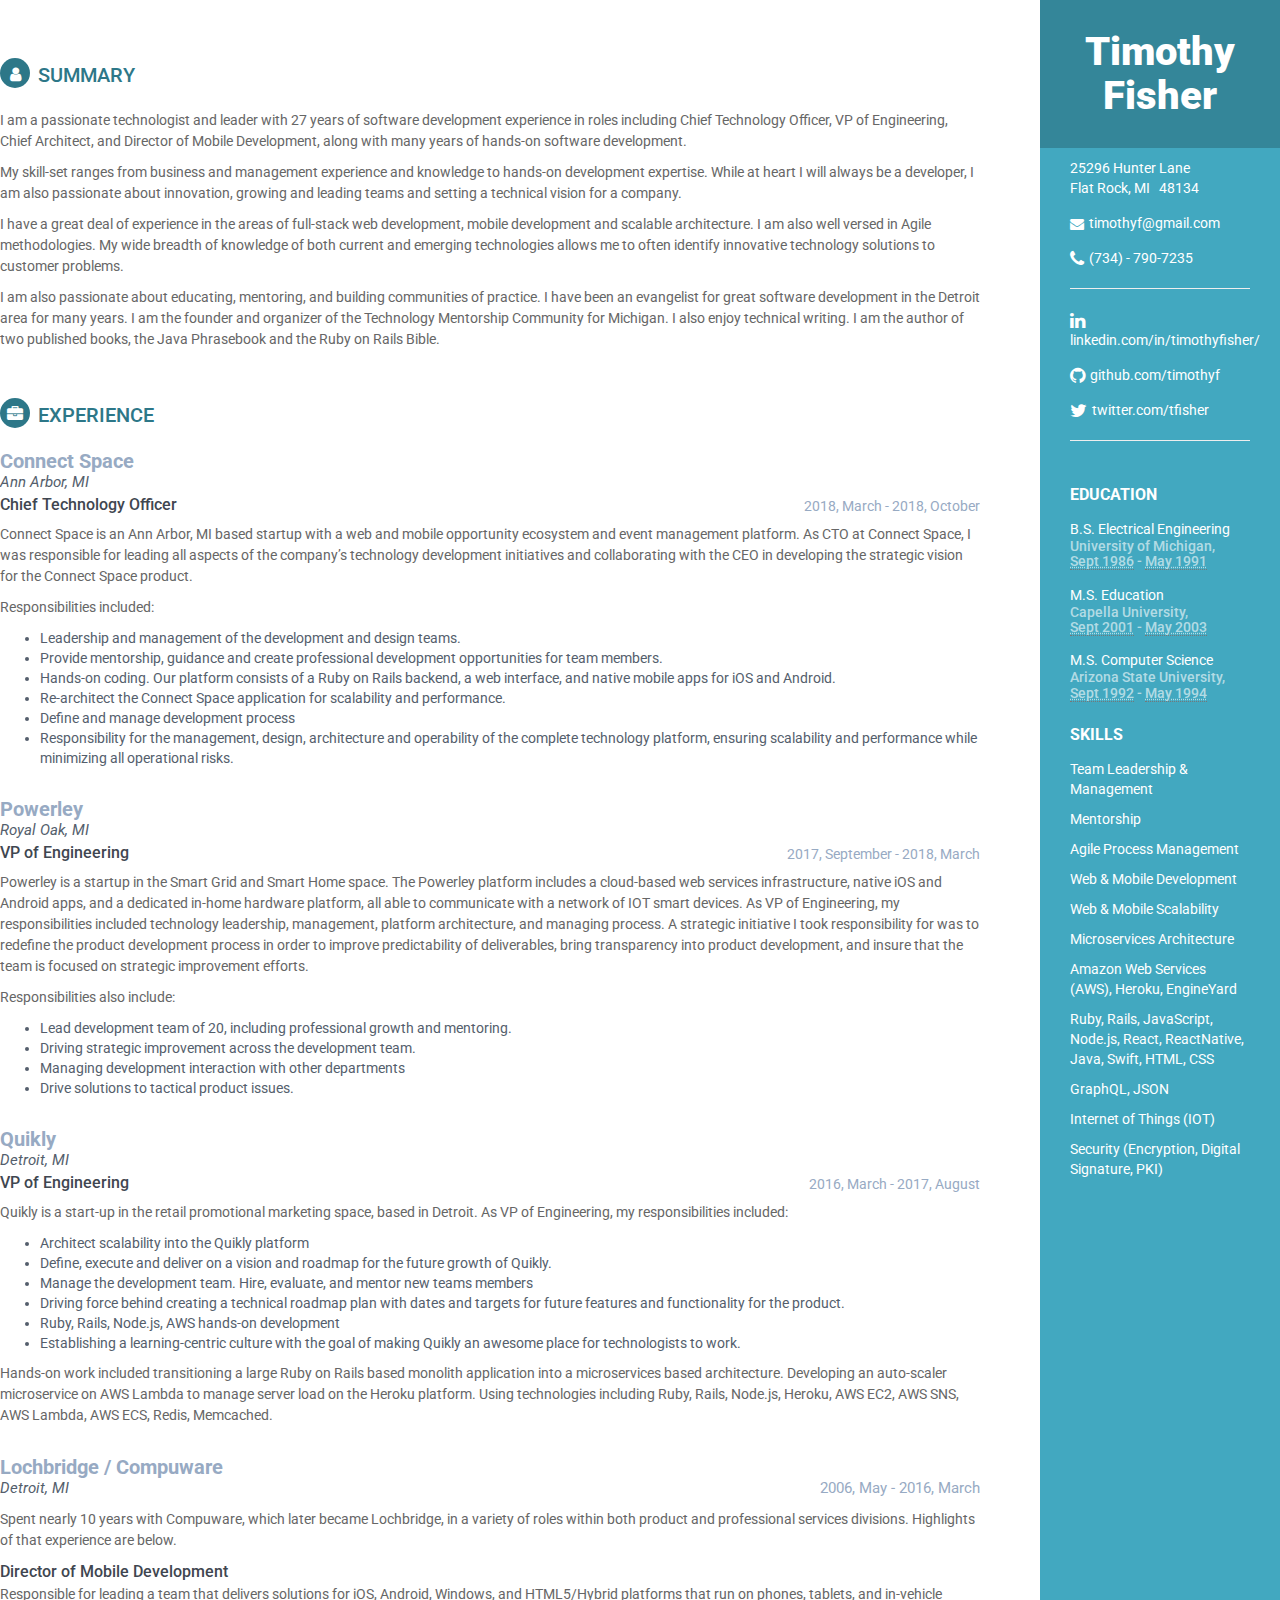
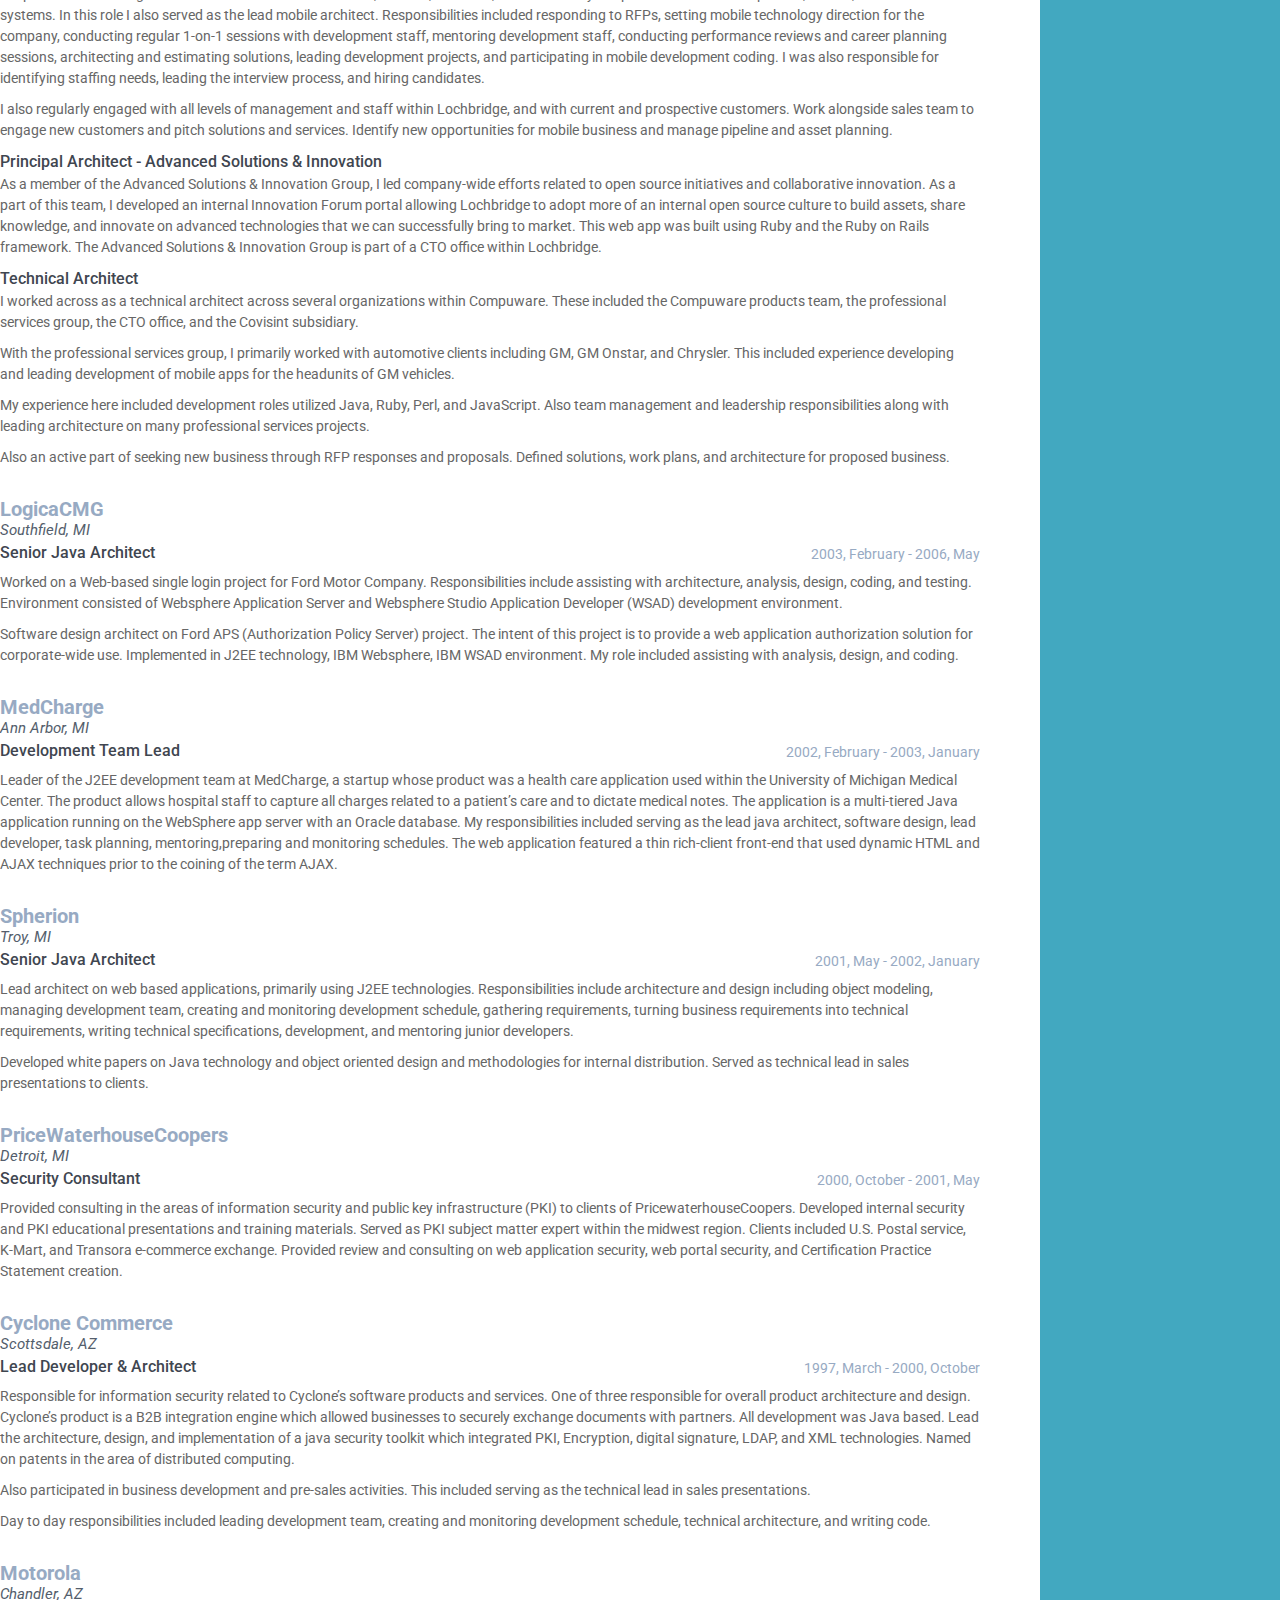
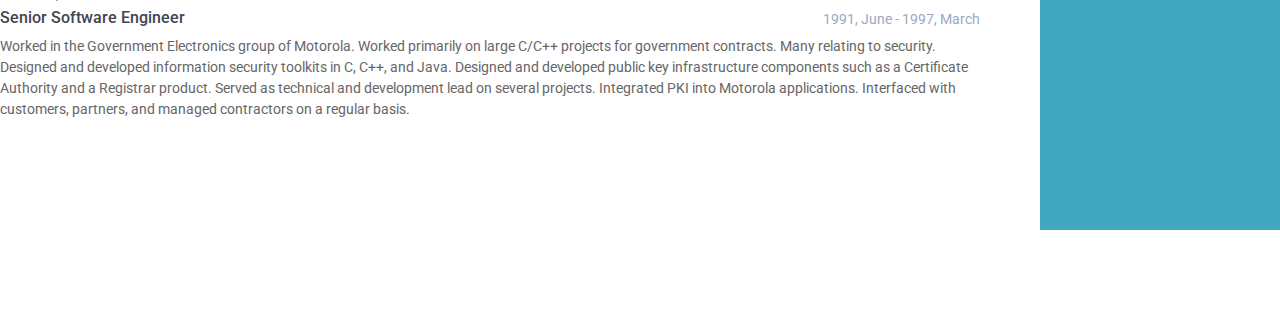
==== commit 71219a93: "Automated commit at 2018-10-27 15:27:37 UTC by middleman-deploy 0.2.4" ====
--- a/pdf.html
+++ b/pdf.html
@@ -18,7 +18,7 @@
     <link rel="stylesheet" href="https://cdnjs.cloudflare.com/ajax/libs/font-awesome/4.7.0/css/font-awesome.min.css">
 
     <!-- Theme CSS -->
-    <link id="theme-style" rel="stylesheet" href="stylesheets/styles-79cc4bdf.css">
+    <link id="theme-style" rel="stylesheet" href="stylesheets/styles-4678ce91.css">
     <link id="theme-style" rel="stylesheet" href="stylesheets/pdf-b869ffb8.css">
 
     <!-- HTML5 shim and Respond.js for IE8 support of HTML5 elements and media queries -->
--- a/stylesheets/styles-4678ce91.css
+++ b/stylesheets/styles-4678ce91.css
@@ -0,0 +1 @@
+body{font-family:'Roboto', sans-serif;color:#545e6c;background:#f5f5f5;font-size:14px;padding:30px;-webkit-font-smoothing:antialiased;-moz-osx-font-smoothing:grayscale}h1,h2,h3,h4,h5,h6{font-weight:700}a{color:#2d7788;-webkit-transition:all 0.4s ease-in-out;-moz-transition:all 0.4s ease-in-out;-ms-transition:all 0.4s ease-in-out;-o-transition:all 0.4s ease-in-out}a:hover{text-decoration:underline;color:#1a454f}a:focus{text-decoration:none}p{line-height:1.5}.wrapper{background:#42a8c0;max-width:960px;margin:0 auto;position:relative;-webkit-box-shadow:0px 2px 4px rgba(0,0,0,0.1);-moz-box-shadow:0px 2px 4px rgba(0,0,0,0.1);box-shadow:0px 2px 4px rgba(0,0,0,0.1)}.sidebar-wrapper{background:#42a8c0;position:absolute;right:0;width:240px;height:100%;min-height:800px;color:#fff}.sidebar-wrapper a{color:#fff}.sidebar-wrapper .profile-container{padding:30px;background:rgba(0,0,0,0.2);text-align:center;color:#fff}.sidebar-wrapper .name{font-size:32px;font-weight:900;margin-top:0;margin-bottom:10px}.sidebar-wrapper .tagline{color:rgba(255,255,255,0.6);font-size:16px;font-weight:400;margin-top:0;margin-bottom:0}.sidebar-wrapper .profile{margin-bottom:15px}.sidebar-wrapper .contact-list .fa{margin-right:5px;font-size:18px;vertical-align:middle}.sidebar-wrapper .contact-list li{margin-bottom:15px}.sidebar-wrapper .contact-list li:last-child{margin-bottom:0}.sidebar-wrapper .contact-list .email .fa{font-size:14px}.sidebar-wrapper .container-block{padding:30px}.sidebar-wrapper .container-block-title{text-transform:uppercase;font-size:16px;font-weight:700;margin-top:0;margin-bottom:15px}.sidebar-wrapper .degree{font-size:14px;margin-top:0;margin-bottom:5px}.sidebar-wrapper .education-container .item{margin-bottom:15px}.sidebar-wrapper .education-container .item:last-child{margin-bottom:0}.sidebar-wrapper .education-container .meta{color:rgba(255,255,255,0.6);font-weight:500;margin-bottom:0px;margin-top:0}.sidebar-wrapper .education-container .time{color:rgba(255,255,255,0.6);font-weight:500;margin-bottom:0px}.sidebar-wrapper .languages-container .lang-desc{color:rgba(255,255,255,0.6)}.sidebar-wrapper .languages-list{margin-bottom:0}.sidebar-wrapper .languages-list li{margin-bottom:10px}.sidebar-wrapper .languages-list li:last-child{margin-bottom:0}.sidebar-wrapper .interests-list{margin-bottom:0}.sidebar-wrapper .interests-list li{margin-bottom:10px}.sidebar-wrapper .interests-list li:last-child{margin-bottom:0}.main-wrapper{background:#fff;padding:60px;padding-right:300px}.main-wrapper .section-title{text-transform:uppercase;font-size:20px;font-weight:500;color:#2d7788;position:relative;margin-top:0;margin-bottom:20px}.main-wrapper .section-title .fa{width:30px;height:30px;margin-right:8px;display:inline-block;color:#fff;-webkit-border-radius:50%;-moz-border-radius:50%;-ms-border-radius:50%;-o-border-radius:50%;border-radius:50%;-moz-background-clip:padding;-webkit-background-clip:padding-box;background-clip:padding-box;background:#2d7788;text-align:center;padding-top:8px;font-size:16px;position:relative;top:-2px}.main-wrapper .section{margin-bottom:60px}.main-wrapper .experiences-section .item{margin-bottom:30px}.main-wrapper .job-title-row{position:relative;overflow:hidden;margin-bottom:2px}.main-wrapper .job-title{color:#3f4650;font-size:16px;margin-top:0;margin-bottom:0;font-weight:500}.main-wrapper .time{position:absolute;right:0;top:0;color:#97aac3}.main-wrapper .company{margin-bottom:10px;color:#97aac3}.main-wrapper .project-title{font-size:16px;font-weight:400;margin-top:0;margin-bottom:5px}.main-wrapper .projects-section .intro{margin-bottom:30px}.main-wrapper .projects-section .item{margin-bottom:15px}.skillset .item{margin-bottom:15px;overflow:hidden}.skillset .level-title{font-size:14px;margin-top:0;margin-bottom:12px}.skillset .level-bar{height:12px;background:#f5f5f5}.skillset .level-bar-inner{height:12px;background:#7bc2d3}.footer{padding:30px;padding-top:60px}.footer .copyright{line-height:1.6;color:#545e6c;font-size:13px}.footer .fa-heart{color:#fb866a}@media (max-width: 767px){.sidebar-wrapper{position:static;width:inherit}.main-wrapper{padding:30px}.main-wrapper .time{position:static;display:block;margin-top:5px}.main-wrapper .job-title-row{margin-bottom:0}}@media (min-width: 992px){.skillset .level-title{display:inline-block;float:left;width:30%;margin-bottom:0}.skillset .level-bar{display:inline-block;width:70%;float:left;position:relative;top:1px}}@media print{a[href]:after{content:none}}.sidebar-wrapper .name{font-size:40px;font-weight:900;margin-top:0;margin-bottom:10px}.main-wrapper .company{margin-bottom:0px}.company .location{font-size:20px;margin-bottom:0px}.company-location{margin-bottom:3px;font-size:15px;font-style:italic;position:relative}.degree-name{font-size:14px}.sidebar-wrapper .container-block{padding:30px;padding-top:10px;padding-bottom:15px}.main-wrapper .section{margin-bottom:50px}.main-wrapper .section p{color:#666}.menu-bar{max-width:960px;margin:auto;padding-left:10px}.time{font-style:normal}.sidebar-wrapper .profile-container{padding-bottom:20px}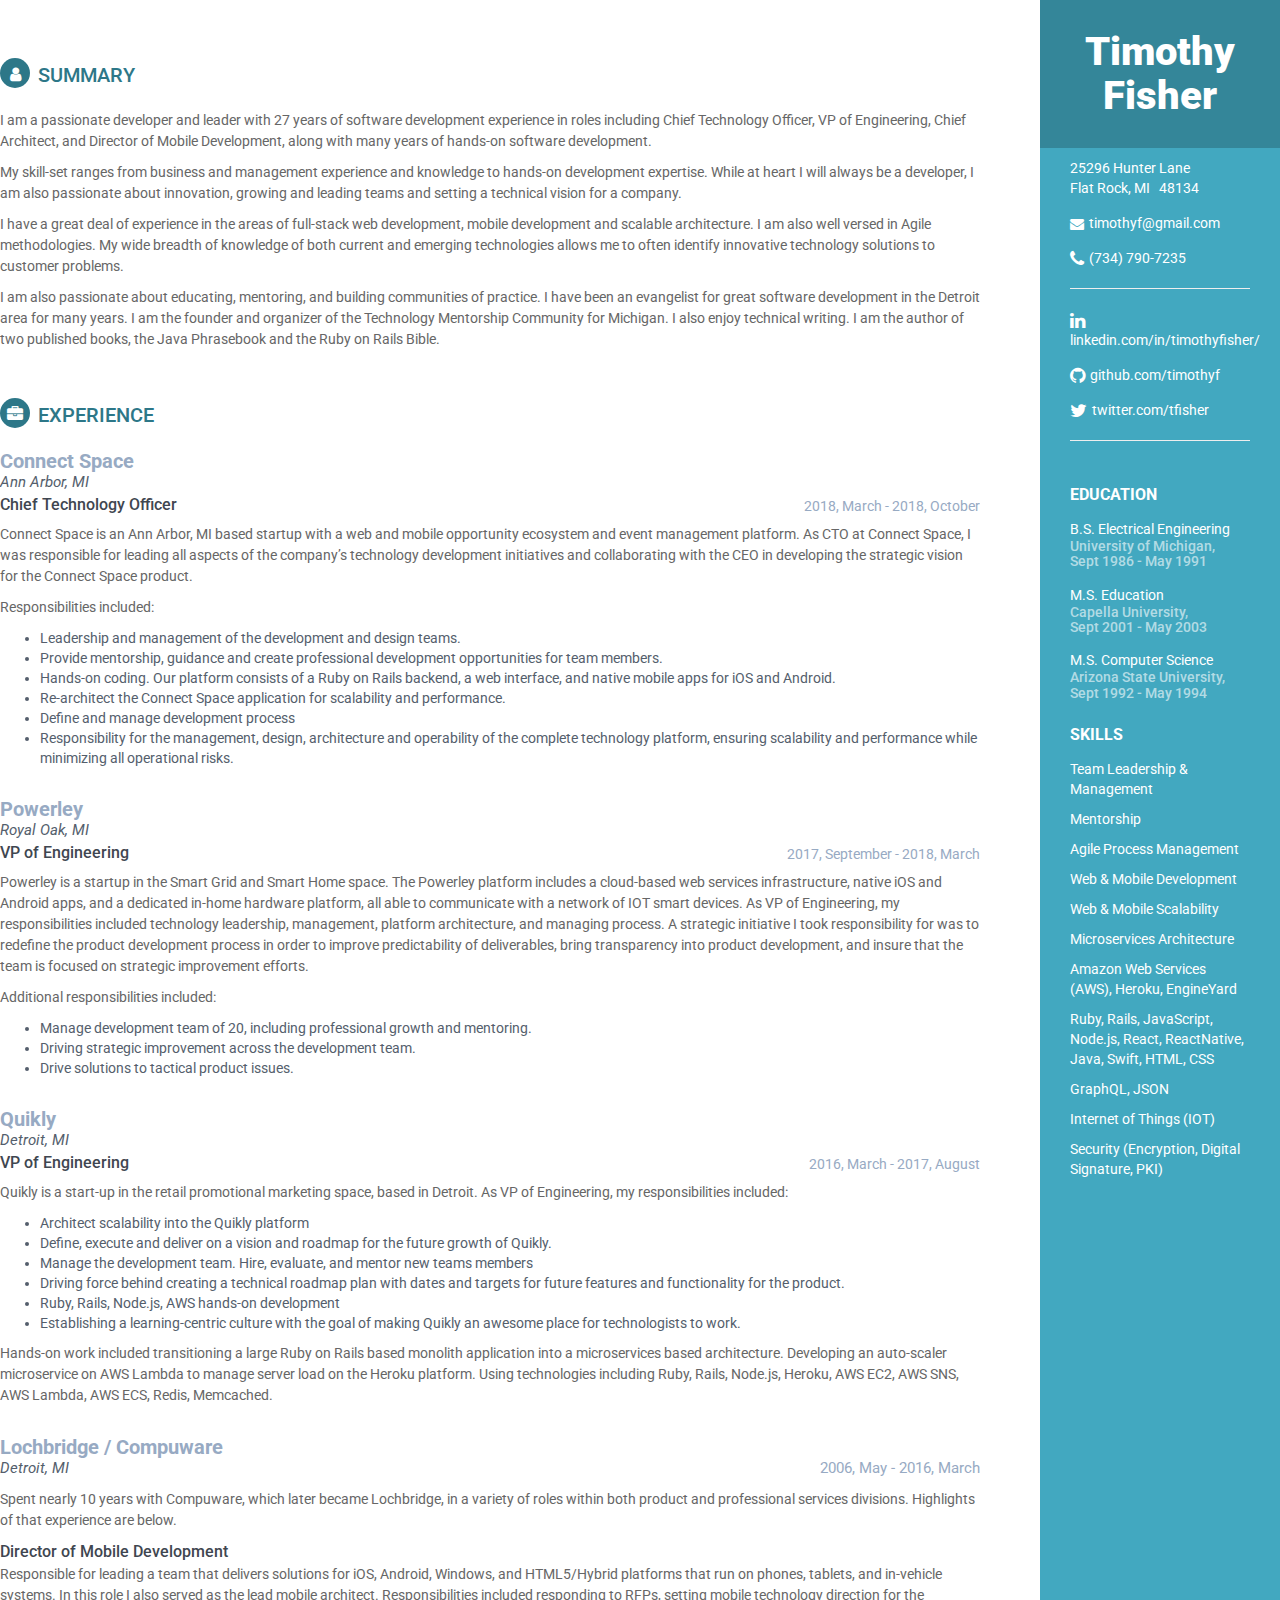
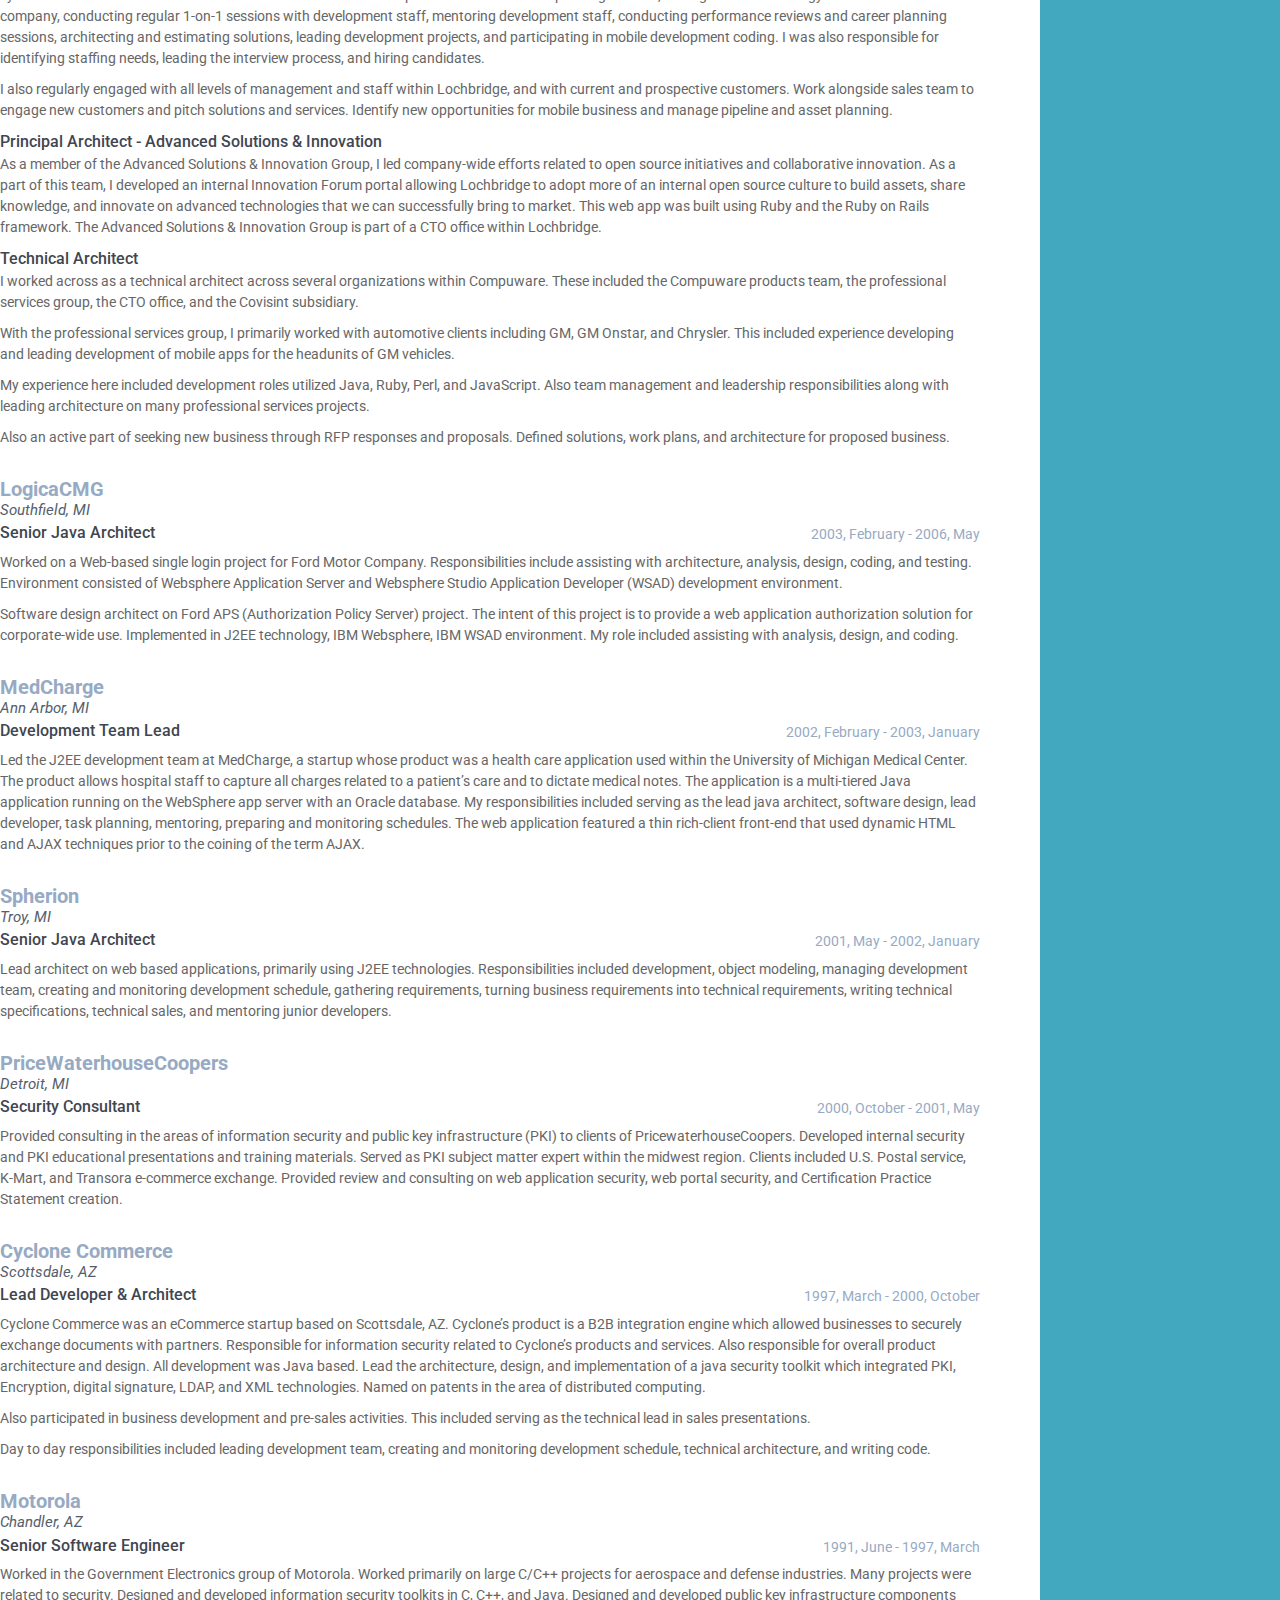
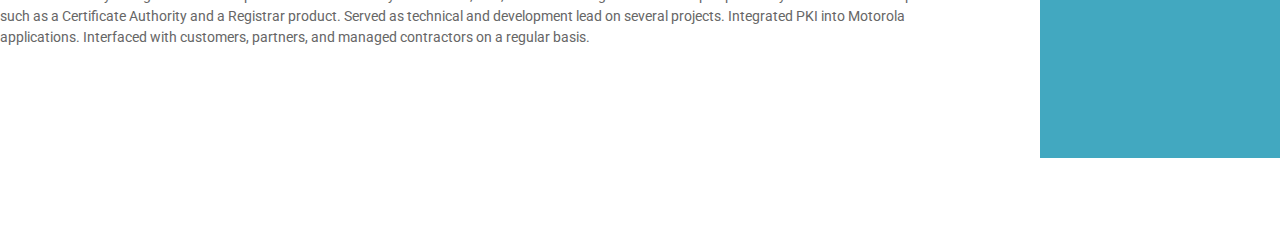
==== commit 1e127a4c: "Automated commit at 2018-10-29 17:56:03 UTC by middleman-deploy 0.2.4" ====
--- a/pdf.html
+++ b/pdf.html
@@ -45,7 +45,7 @@
           48134
         </li>
         <li class="email"><i class="fa fa-envelope"></i><a href="mailto:timothyf@gmail.com">timothyf@gmail.com</a></li>
-            <li class="phone"><i class="fa fa-phone"></i><a href="tel:(734) - 790-7235">(734) - 790-7235</a></li>
+            <li class="phone"><i class="fa fa-phone"></i><a href="tel:(734) 790-7235">(734) 790-7235</a></li>
         <hr/>
                 <li class="linkedin"><i class="fa fa-linkedin"></i><a href="https://linkedin.com/in/timothyfisher/" target="_blank">linkedin.com/in/timothyfisher/</a></li>
                 <li class="github"><i class="fa fa-github"></i><a href="https://github.com/timothyf" target="_blank">github.com/timothyf</a></li>
@@ -60,24 +60,24 @@
             <div class="degree-name">B.S. Electrical Engineering &nbsp; </div>
               <h5 class="meta fn org">University of Michigan,
             <div class="time">
-                <abbr class="dtstart" title="Sept 1986">Sept 1986</abbr>
-                    - <abbr class="dtend" title="May 1991">May 1991</abbr>
+                <span class="dtstart" title="Sept 1986">Sept 1986</span>
+                    - <span class="dtend" title="May 1991">May 1991</span>
             </div>
         </div>
         <div class="item">
             <div class="degree-name">M.S. Education &nbsp; </div>
               <h5 class="meta fn org">Capella University,
             <div class="time">
-                <abbr class="dtstart" title="Sept 2001">Sept 2001</abbr>
-                    - <abbr class="dtend" title="May 2003">May 2003</abbr>
+                <span class="dtstart" title="Sept 2001">Sept 2001</span>
+                    - <span class="dtend" title="May 2003">May 2003</span>
             </div>
         </div>
         <div class="item">
             <div class="degree-name">M.S. Computer Science &nbsp; </div>
               <h5 class="meta fn org">Arizona State University,
             <div class="time">
-                <abbr class="dtstart" title="Sept 1992">Sept 1992</abbr>
-                    - <abbr class="dtend" title="May 1994">May 1994</abbr>
+                <span class="dtstart" title="Sept 1992">Sept 1992</span>
+                    - <span class="dtend" title="May 1994">May 1994</span>
             </div>
         </div>
 </div>
@@ -118,7 +118,7 @@
     <h2 class="section-title"><i class="fa fa-user"></i>Summary</h2>
     <div class="summary">
         <p>
-<p>I am a passionate technologist and leader with 27 years of software development experience in roles including Chief Technology Officer, VP of Engineering, Chief Architect, and Director of Mobile Development, along with many years of hands-on software development.</p>
+<p>I am a passionate developer and leader with 27 years of software development experience in roles including Chief Technology Officer, VP of Engineering, Chief Architect, and Director of Mobile Development, along with many years of hands-on software development.</p>
 
 <p>My skill-set ranges from business and management experience and knowledge to hands-on development expertise. While at heart I will always be a developer, I am also passionate about innovation, growing and leading teams and setting a technical vision for a company.</p>
 
@@ -185,11 +185,10 @@
             <p>
 <p>Powerley is a startup in the Smart Grid and Smart Home space. The Powerley platform includes a cloud-based web services infrastructure, native iOS and Android apps, and a dedicated in-home hardware platform, all able to communicate with a network of IOT smart devices. As VP of Engineering, my responsibilities included technology leadership, management, platform architecture, and managing process. A strategic initiative I took responsibility for was to redefine the product development process in order to improve predictability of deliverables, bring transparency into product development, and insure that the team is focused on strategic improvement efforts.</p>
 
-<p>Responsibilities also include:</p>
+<p>Additional responsibilities included:</p>
 <ul>
-    <li>Lead development team of 20, including professional growth and mentoring.</li>
+    <li>Manage development team of 20, including professional growth and mentoring.</li>
     <li>Driving strategic improvement across the development team.</li>
-    <li>Managing development interaction with other departments</li>
     <li>Drive solutions to tactical product issues.</li>
   </ul></p>
         </div>
@@ -302,7 +301,7 @@
         </div>
         <div class="details">
             <p>
-<p>Leader of the J2EE development team at MedCharge, a startup whose product was a health care application used within the University of Michigan Medical Center. The product allows hospital staff to capture all charges related to a patient’s care and to dictate medical notes. The application is a multi-tiered Java application running on the WebSphere app server with an Oracle database. My responsibilities included serving as the lead java architect, software design, lead developer, task planning, mentoring,preparing and monitoring schedules. The web application featured a thin rich-client front-end that used dynamic HTML and AJAX techniques prior to the coining of the term AJAX.</p>
+<p>Led the J2EE development team at MedCharge, a startup whose product was a health care application used within the University of Michigan Medical Center. The product allows hospital staff to capture all charges related to a patient’s care and to dictate medical notes. The application is a multi-tiered Java application running on the WebSphere app server with an Oracle database. My responsibilities included serving as the lead java architect, software design, lead developer, task planning, mentoring, preparing and monitoring schedules. The web application featured a thin rich-client front-end that used dynamic HTML and AJAX techniques prior to the coining of the term AJAX.</p>
 </p>
         </div>
     </div>
@@ -324,9 +323,7 @@
         </div>
         <div class="details">
             <p>
-<p>Lead architect on web based applications, primarily using J2EE technologies. Responsibilities include architecture and design including object modeling, managing development team, creating and monitoring development schedule, gathering requirements, turning business requirements into technical requirements, writing technical specifications, development, and mentoring junior developers.</p>
-
-<p>Developed white papers on Java technology and object oriented design and methodologies for internal distribution. Served as technical lead in sales presentations to clients.</p>
+<p>Lead architect on web based applications, primarily using J2EE technologies. Responsibilities included development, object modeling, managing development team, creating and monitoring development schedule, gathering requirements, turning business requirements into technical requirements, writing technical specifications, technical sales, and mentoring junior developers.</p>
 </p>
         </div>
     </div>
@@ -370,7 +367,7 @@
         </div>
         <div class="details">
             <p>
-<p>Responsible for information security related to Cyclone’s software products and services. One of three responsible for overall product architecture and design. Cyclone’s product is a B2B integration engine which allowed businesses to securely exchange documents with partners. All development was Java based. Lead the architecture, design, and implementation of a java security toolkit which integrated PKI, Encryption, digital signature, LDAP, and XML technologies. Named on patents in the area of distributed computing.</p>
+<p>Cyclone Commerce was an eCommerce startup based on Scottsdale, AZ. Cyclone’s product is a B2B integration engine which allowed businesses to securely exchange documents with partners. Responsible for information security related to Cyclone’s products and services. Also responsible for overall product architecture and design. All development was Java based. Lead the architecture, design, and implementation of a java security toolkit which integrated PKI, Encryption, digital signature, LDAP, and XML technologies. Named on patents in the area of distributed computing.</p>
 
 <p>Also participated in business development and pre-sales activities. This included serving as the technical lead in sales presentations.</p>
 
@@ -396,7 +393,7 @@
         </div>
         <div class="details">
             <p>
-<p>Worked in the Government Electronics group of Motorola. Worked primarily on large C/C++ projects for government contracts. Many relating to security. Designed and developed information security toolkits in C, C++, and Java. Designed and developed public key infrastructure components such as a Certificate Authority and a Registrar product. Served as technical and development lead on several projects. Integrated PKI into Motorola applications. Interfaced with customers, partners, and managed contractors on a regular basis.</p>
+<p>Worked in the Government Electronics group of Motorola. Worked primarily on large C/C++ projects for aerospace and defense industries. Many projects were related to security. Designed and developed information security toolkits in C, C++, and Java. Designed and developed public key infrastructure components such as a Certificate Authority and a Registrar product. Served as technical and development lead on several projects. Integrated PKI into Motorola applications. Interfaced with customers, partners, and managed contractors on a regular basis.</p>
 </p>
         </div>
     </div>
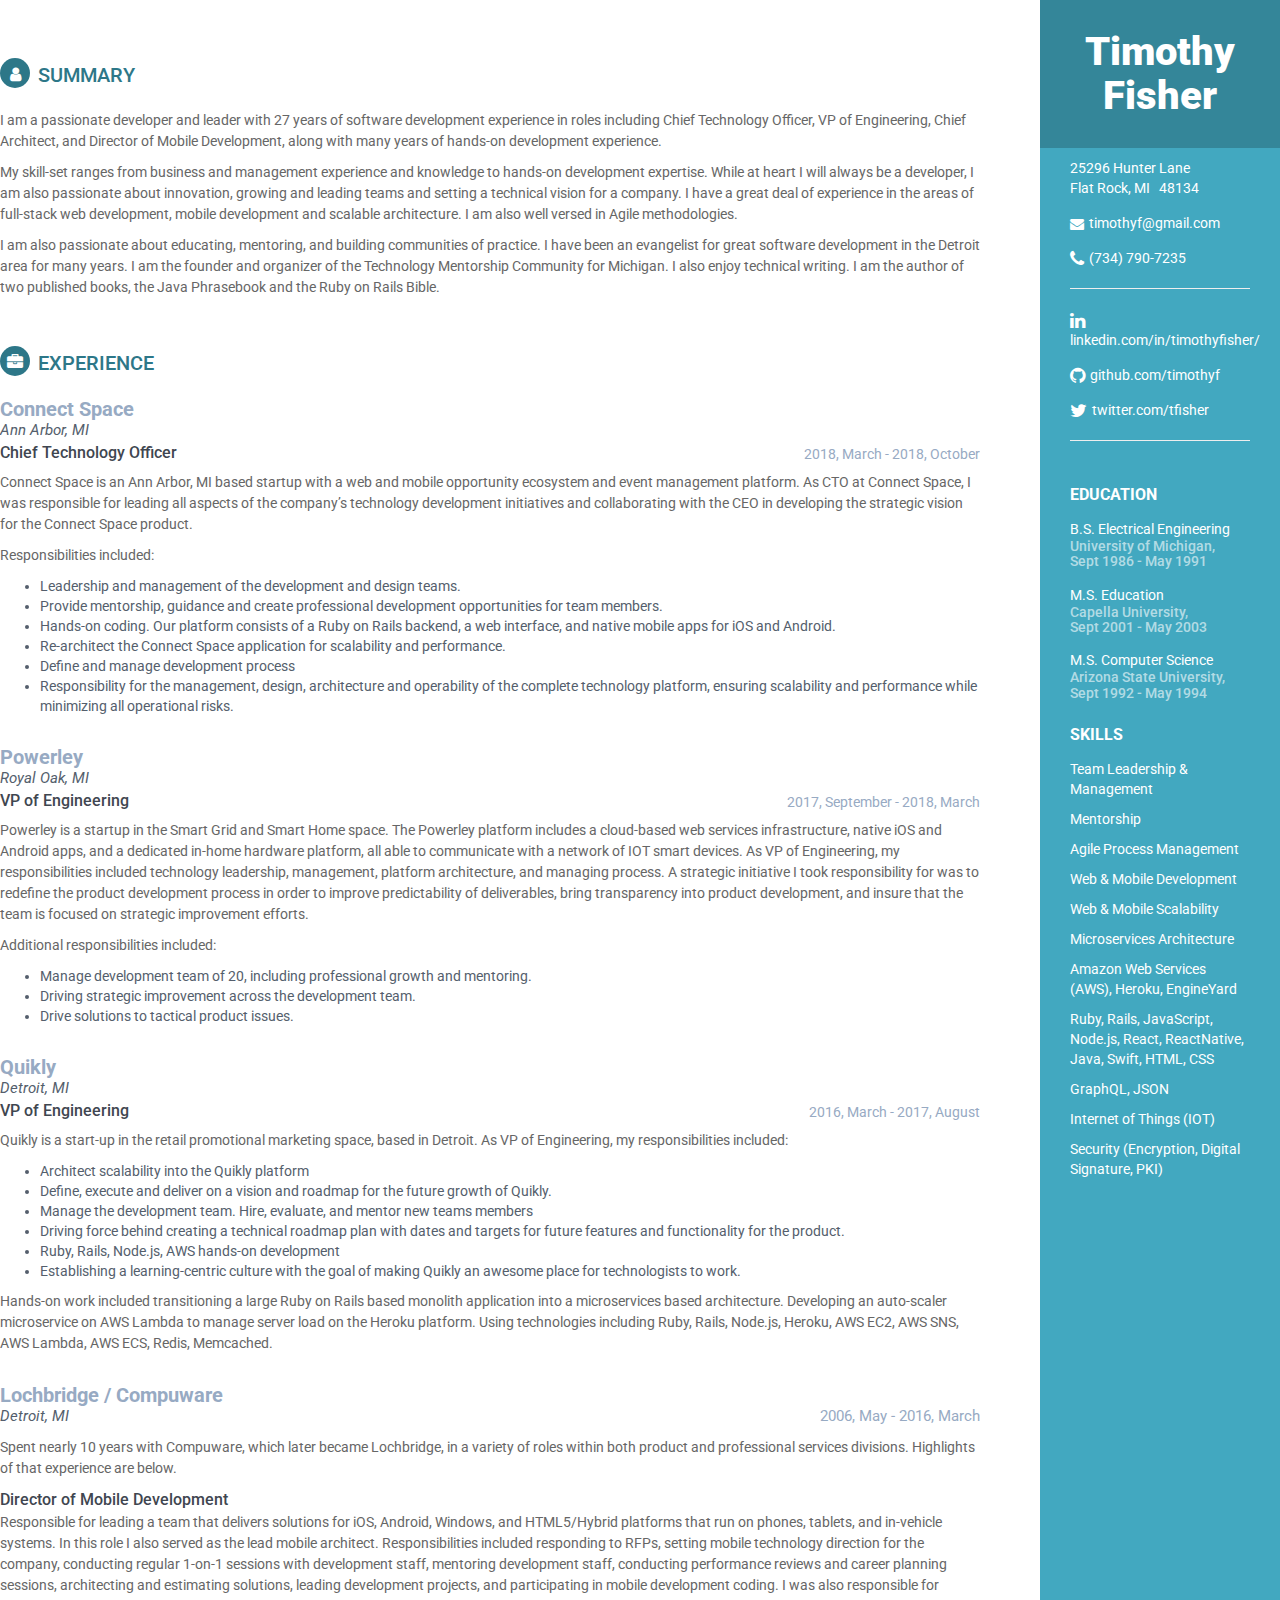
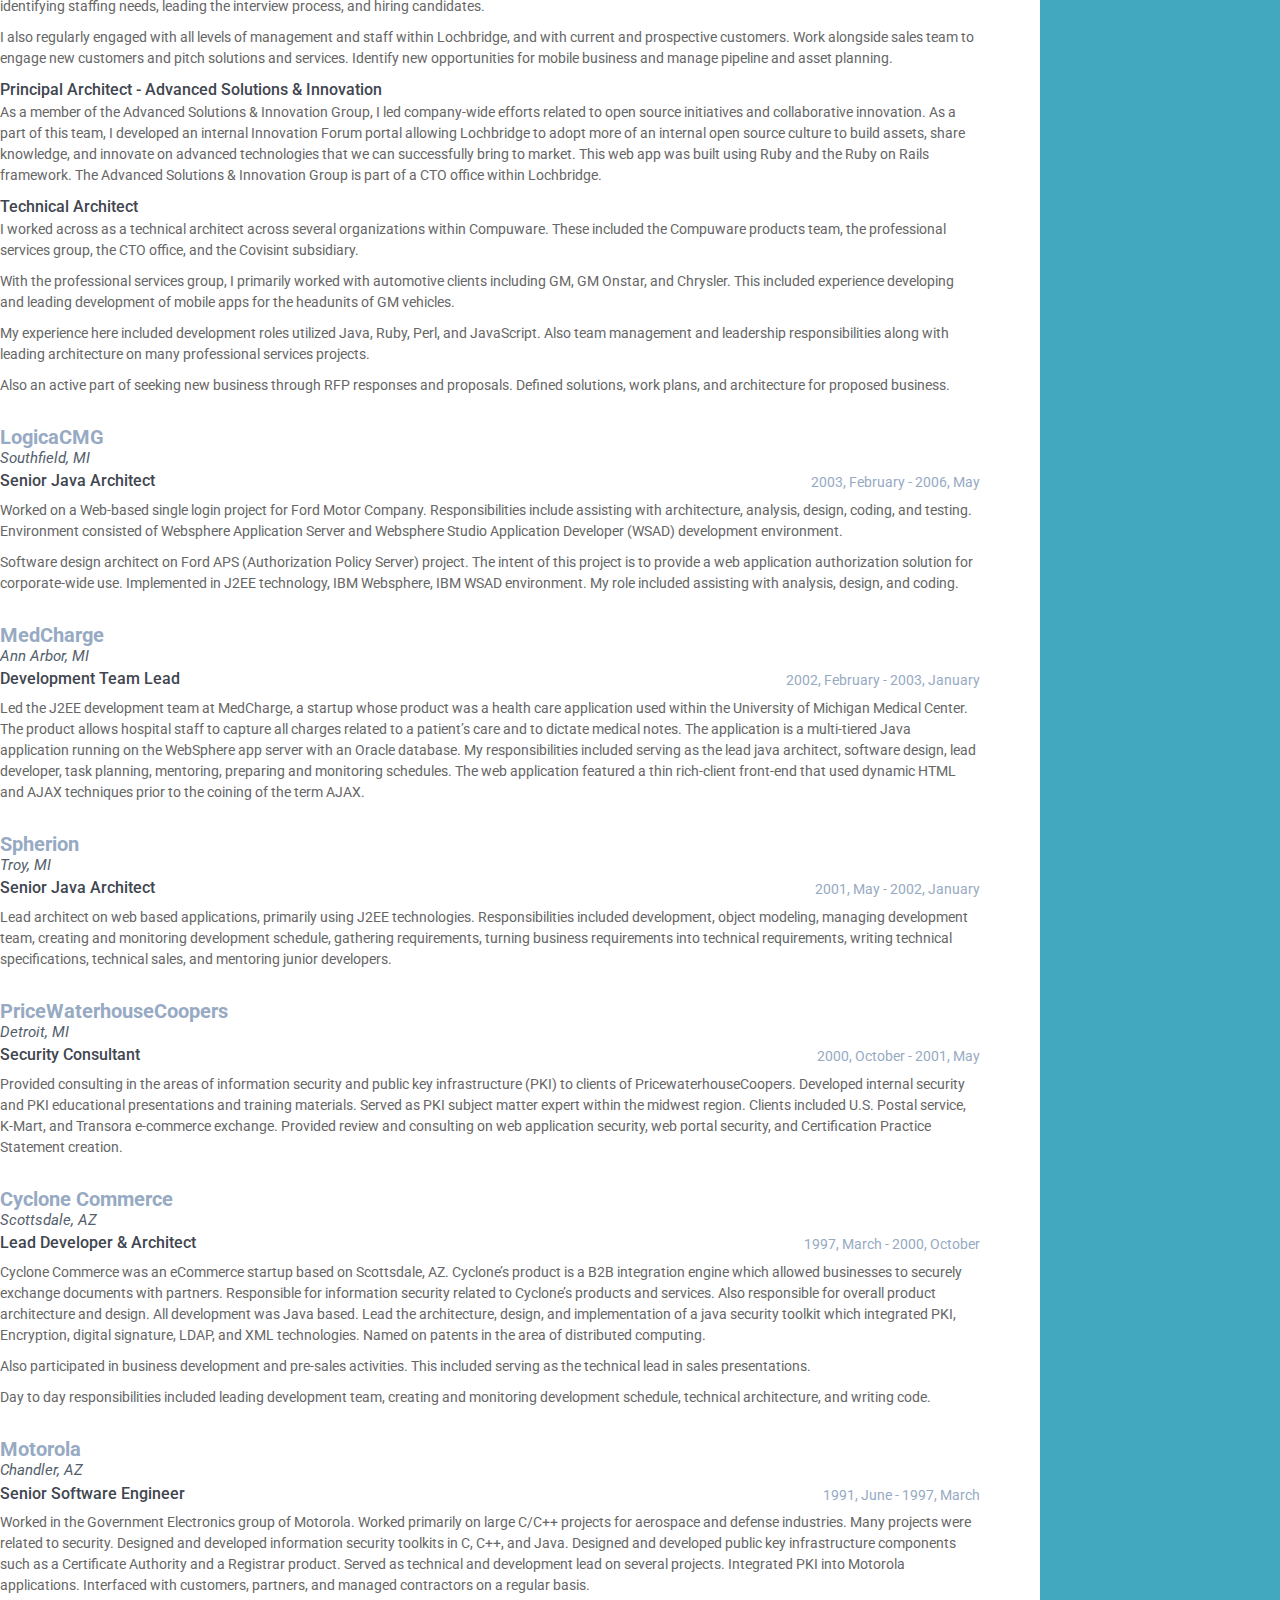
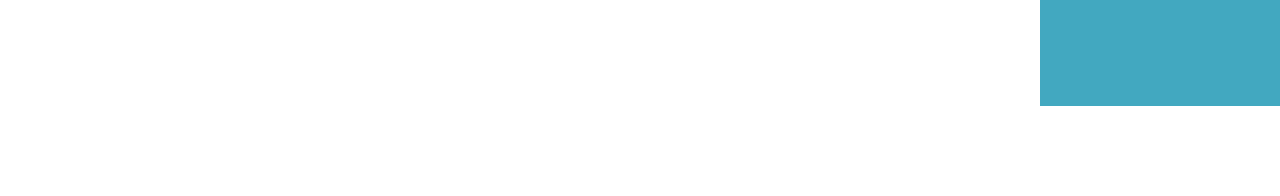
==== commit be4de7cf: "Automated commit at 2018-11-01 19:08:05 UTC by middleman-deploy 0.2.4" ====
--- a/pdf.html
+++ b/pdf.html
@@ -118,11 +118,9 @@
     <h2 class="section-title"><i class="fa fa-user"></i>Summary</h2>
     <div class="summary">
         <p>
-<p>I am a passionate developer and leader with 27 years of software development experience in roles including Chief Technology Officer, VP of Engineering, Chief Architect, and Director of Mobile Development, along with many years of hands-on software development.</p>
-
-<p>My skill-set ranges from business and management experience and knowledge to hands-on development expertise. While at heart I will always be a developer, I am also passionate about innovation, growing and leading teams and setting a technical vision for a company.</p>
-
-<p>I have a great deal of experience in the areas of full-stack web development, mobile development and scalable architecture. I am also well versed in Agile methodologies. My wide breadth of knowledge of both current and emerging technologies allows me to often identify innovative technology solutions to customer problems.</p>
+<p>I am a passionate developer and leader with 27 years of software development experience in roles including Chief Technology Officer, VP of Engineering, Chief Architect, and Director of Mobile Development, along with many years of hands-on development experience.</p>
+
+<p>My skill-set ranges from business and management experience and knowledge to hands-on development expertise. While at heart I will always be a developer, I am also passionate about innovation, growing and leading teams and setting a technical vision for a company. I have a great deal of experience in the areas of full-stack web development, mobile development and scalable architecture. I am also well versed in Agile methodologies.</p>
 
 <p>I am also passionate about educating, mentoring, and building communities of practice. I have been an evangelist for great software development in the Detroit area for many years. I am the founder and organizer of the Technology Mentorship Community for Michigan. I also enjoy technical writing. I am the author of two published books, the Java Phrasebook and the Ruby on Rails Bible.</p>
 </p>
